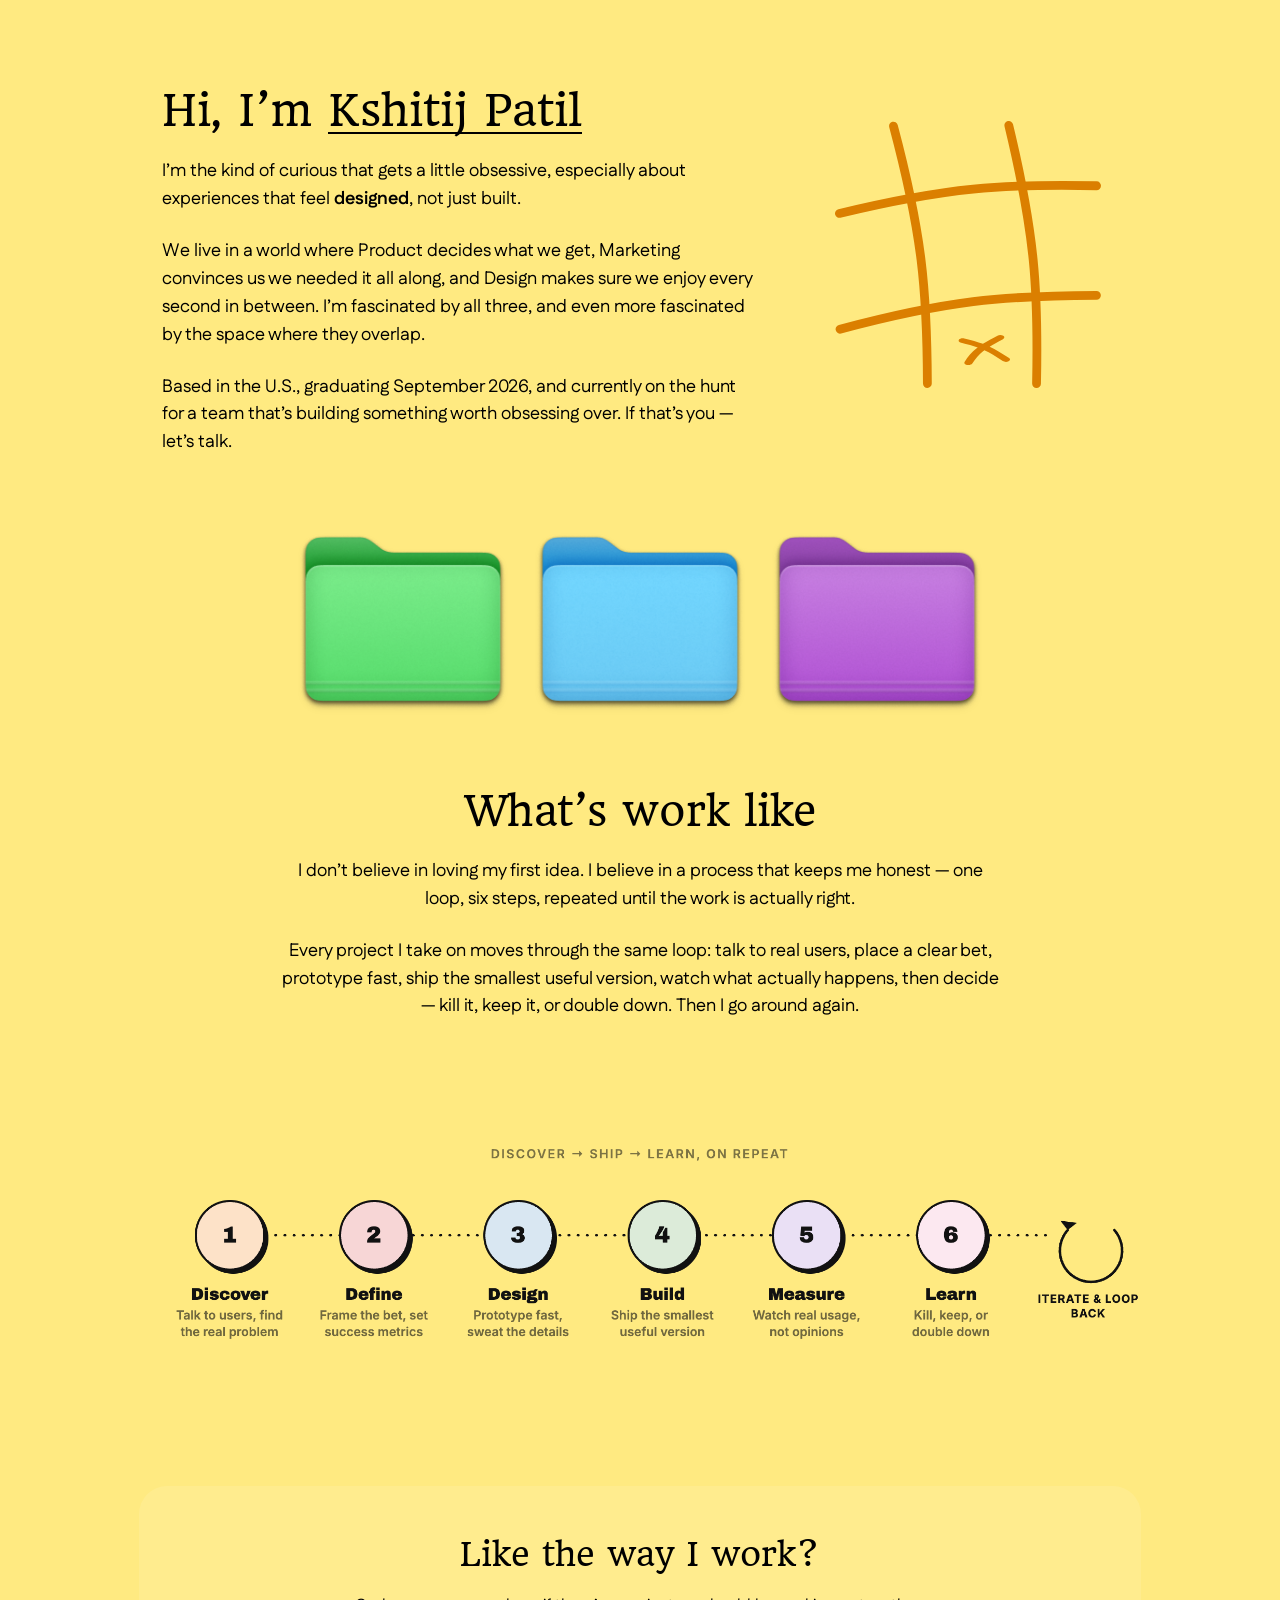
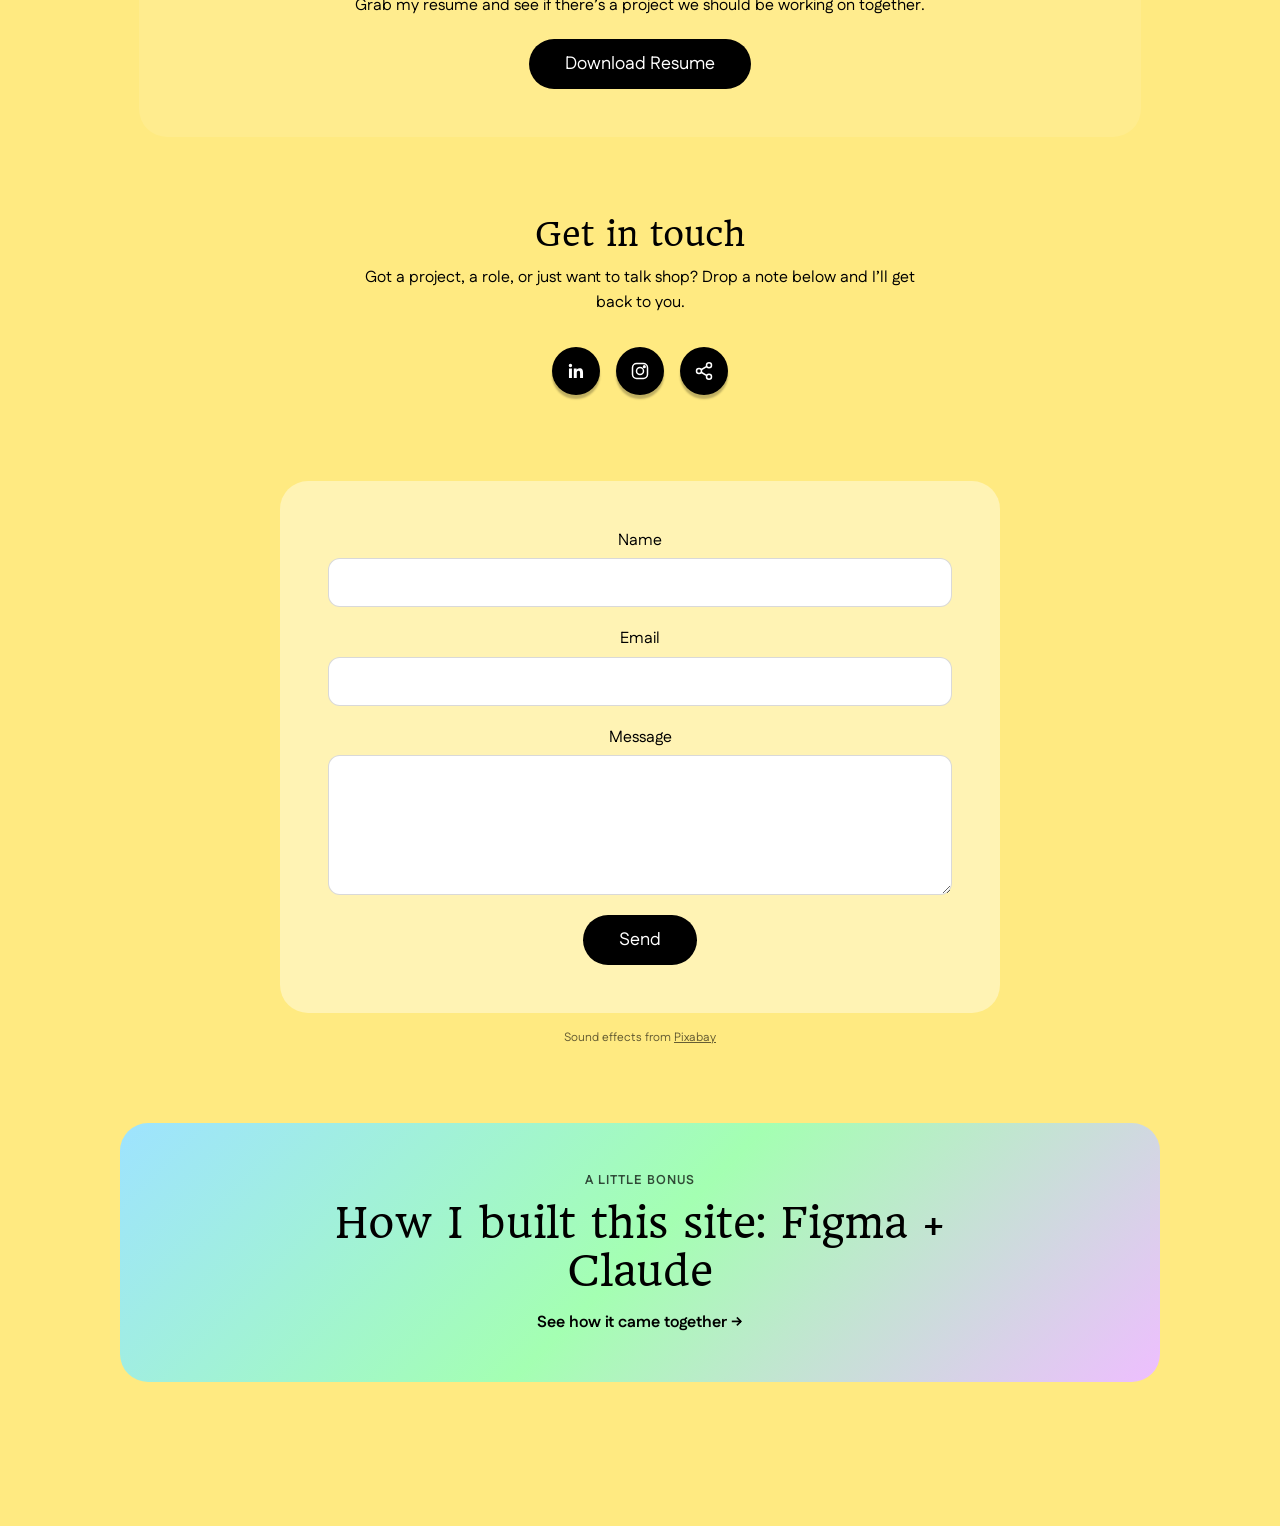
==== index.html @ 64ffbad9 "Point OG/meta tags at the live Netlify URL instead of an unowned domain kshitijpatil.com turned out " ====
<!DOCTYPE html>
<html lang="en">
<head>
  <meta charset="UTF-8">
  <meta name="viewport" content="width=device-width, initial-scale=1.0">
  <title>Kshitij Patil</title>
  <meta name="description" content="Kshitij Patil's portfolio in product, marketing, and design — real case studies from Vanguard, Tata NeuCard, Billbolo, and FlippAR.">

  <!-- og:url points at the live Netlify URL; update sitewide if a custom domain is connected later. -->
  <meta property="og:type" content="website">
  <meta property="og:url" content="https://kshitijpatil.netlify.app/">
  <meta property="og:title" content="Kshitij Patil">
  <meta property="og:description" content="Kshitij Patil's portfolio in product, marketing, and design — real case studies from Vanguard, Tata NeuCard, Billbolo, and FlippAR.">
  <meta property="og:image" content="https://kshitijpatil.netlify.app/images/og-image.png">
  <meta property="og:image:width" content="1200">
  <meta property="og:image:height" content="630">
  <meta name="twitter:card" content="summary_large_image">
  <meta name="twitter:title" content="Kshitij Patil">
  <meta name="twitter:description" content="Kshitij Patil's portfolio in product, marketing, and design — real case studies from Vanguard, Tata NeuCard, Billbolo, and FlippAR.">
  <meta name="twitter:image" content="https://kshitijpatil.netlify.app/images/og-image.png">

  <link rel="icon" type="image/png" href="images/favicon-kp.png">

  <!-- Headland One for headings, Fustat for body copy. -->
  <link rel="preconnect" href="https://fonts.googleapis.com">
  <link href="https://fonts.googleapis.com/css2?family=Fustat:wght@400;500;600;700&family=Headland+One&display=swap" rel="stylesheet">

  <link rel="stylesheet" href="styles.css">
</head>
<body class="page-home" data-transition-color="#FFEA81">

  <main class="page">

    <!-- HERO -->
    <section class="hero">
      <div class="hero__text">
        <h1>Hi, I&rsquo;m <span class="hero__name">Kshitij Patil<img class="hero__name-preview" src="images/kshitij-hover.jpg" alt="" aria-hidden="true"></span></h1>
        <p>I&rsquo;m the kind of curious that gets a little obsessive, especially about experiences that feel <strong>designed</strong>, not just built.</p>
        <p>We live in a world where Product decides what we get, Marketing convinces us we needed it all along, and Design makes sure we enjoy every second in between. I&rsquo;m fascinated by all three, and even more fascinated by the space where they overlap.</p>
        <p>Based in the U.S., graduating September 2026, and currently on the hunt for a team that&rsquo;s building something worth obsessing over. If that&rsquo;s you &mdash; let&rsquo;s talk.</p>
      </div>

      <!-- X's AND O's GAME — one X is always on the board; the visitor's
           cursor becomes an O over the grid (see .ttt cursor rule), so it
           reads immediately as "your turn." Cells sit on the hand-drawn
           "#" grid from Figma (images/ttt-grid.svg) at the exact Slot 1-9
           positions from that file, not a uniform CSS grid. Each cell holds
           its own hand-drawn X and O (images/ttt-x-N.svg / ttt-o-N.svg,
           matching that slot's unique wobble) — never both shown at once.
           The O sits at low opacity as a hover hint on open cells (see
           .ttt__mark--o rule) and both marks snap to full opacity via the
           is-filled-x/is-filled-o classes game.js toggles on play. Hidden
           on mobile. -->
      <div class="ttt-wrap">
        <div class="ttt" role="group" aria-label="Tic-tac-toe — you are O">
          <img class="ttt__grid" src="images/ttt-grid.svg" alt="" aria-hidden="true">
          <button class="ttt__cell ttt__cell--1" type="button" aria-label="Cell 1">
            <img class="ttt__mark ttt__mark--x" src="images/ttt-x-1.svg" alt="">
            <img class="ttt__mark ttt__mark--o" src="images/ttt-o-1.svg" alt="">
          </button>
          <button class="ttt__cell ttt__cell--2" type="button" aria-label="Cell 2">
            <img class="ttt__mark ttt__mark--x" src="images/ttt-x-2.svg" alt="">
            <img class="ttt__mark ttt__mark--o" src="images/ttt-o-2.svg" alt="">
          </button>
          <button class="ttt__cell ttt__cell--3" type="button" aria-label="Cell 3">
            <img class="ttt__mark ttt__mark--x" src="images/ttt-x-3.svg" alt="">
            <img class="ttt__mark ttt__mark--o" src="images/ttt-o-3.svg" alt="">
          </button>
          <button class="ttt__cell ttt__cell--4" type="button" aria-label="Cell 4">
            <img class="ttt__mark ttt__mark--x" src="images/ttt-x-4.svg" alt="">
            <img class="ttt__mark ttt__mark--o" src="images/ttt-o-4.svg" alt="">
          </button>
          <button class="ttt__cell ttt__cell--5" type="button" aria-label="Cell 5">
            <img class="ttt__mark ttt__mark--x" src="images/ttt-x-5.svg" alt="">
            <img class="ttt__mark ttt__mark--o" src="images/ttt-o-5.svg" alt="">
          </button>
          <button class="ttt__cell ttt__cell--6" type="button" aria-label="Cell 6">
            <img class="ttt__mark ttt__mark--x" src="images/ttt-x-6.svg" alt="">
            <img class="ttt__mark ttt__mark--o" src="images/ttt-o-6.svg" alt="">
          </button>
          <button class="ttt__cell ttt__cell--7" type="button" aria-label="Cell 7">
            <img class="ttt__mark ttt__mark--x" src="images/ttt-x-7.svg" alt="">
            <img class="ttt__mark ttt__mark--o" src="images/ttt-o-7.svg" alt="">
          </button>
          <button class="ttt__cell ttt__cell--8" type="button" aria-label="Cell 8">
            <img class="ttt__mark ttt__mark--x" src="images/ttt-x-8.svg" alt="">
            <img class="ttt__mark ttt__mark--o" src="images/ttt-o-8.svg" alt="">
          </button>
          <button class="ttt__cell ttt__cell--9" type="button" aria-label="Cell 9">
            <img class="ttt__mark ttt__mark--x" src="images/ttt-x-9.svg" alt="">
            <img class="ttt__mark ttt__mark--o" src="images/ttt-o-9.svg" alt="">
          </button>
        </div>
        <p class="ttt__status" aria-live="polite"></p>
      </div>
    </section>

    <!-- FOLDER LINKS — colors match each section's own page background
         (blue/Product, green/Marketing, purple/Design), so the folder
         itself hints at where it leads before you even read the label.
         Clicking intercepts navigation to play the circle transition in
         that page's color first (see transition.js). -->
    <div class="folders">
      <a class="folder folder--marketing" href="marketing/" aria-label="Marketing" data-transition-color="#A4FFB2">
        <img src="images/folder-marketing.png" alt="">
        <span class="folder__label" aria-hidden="true">Marketing</span>
      </a>
      <a class="folder folder--product" href="product/" aria-label="Product" data-transition-color="#9EE3FF">
        <img src="images/folder-product.png" alt="">
        <span class="folder__label" aria-hidden="true">Product</span>
      </a>
      <a class="folder folder--design" href="design/" aria-label="Design" data-transition-color="#EEBEFF">
        <img src="images/folder-design.png" alt="">
        <span class="folder__label" aria-hidden="true">Design</span>
      </a>
    </div>

    <!-- WORKING WITH ME -->
    <section class="working-with-me">
      <h2>What&rsquo;s work like</h2>
      <p>I don&rsquo;t believe in loving my first idea. I believe in a process that keeps me honest &mdash; one loop, six steps, repeated until the work is actually right.</p>
      <p>Every project I take on moves through the same loop: talk to real users, place a clear bet, prototype fast, ship the smallest useful version, watch what actually happens, then decide &mdash; kill it, keep it, or double down. Then I go around again.</p>
    </section>

    <!-- METHODOLOGY DIAGRAM -->
    <div class="methodology-panel">
      <img src="images/methodology-diagram.png" alt="My working process: Discover, Define, Design, Build, Measure, Learn — then iterate and loop back.">
    </div>

    <!-- RESUME CTA -->
    <section class="resume-cta">
      <h2>Like the way I work?</h2>
      <p>Grab my resume and see if there&rsquo;s a project we should be working on together.</p>
      <a class="button-pill" href="resume.pdf" download>Download Resume</a>
    </section>

    <!-- CONTACT — folded into the homepage; there wasn't enough distinct
         content to justify its own page. Netlify reads this form at deploy
         time from the data-netlify attribute + hidden form-name field; no
         backend code needed. The bot-field is a honeypot: real visitors
         never see or fill it in, so if it arrives non-empty Netlify
         silently drops the submission. -->
    <section class="contact" id="contact">
      <div class="contact__intro">
        <h2>Get in touch</h2>
        <p>Got a project, a role, or just want to talk shop? Drop a note below and I&rsquo;ll get back to you.</p>
      </div>

      <div class="social-links">
        <a class="social-links__icon" href="https://www.linkedin.com/in/kshitijpatilkp" target="_blank" rel="noopener noreferrer" aria-label="LinkedIn">
          <svg viewBox="0 0 24 24" width="20" height="20" fill="currentColor" aria-hidden="true"><path d="M20.447 20.452h-3.554v-5.569c0-1.328-.027-3.037-1.852-3.037-1.853 0-2.136 1.445-2.136 2.939v5.667H9.351V9h3.414v1.561h.046c.477-.9 1.637-1.85 3.37-1.85 3.601 0 4.267 2.37 4.267 5.455v6.286zM5.337 7.433a2.062 2.062 0 1 1 0-4.124 2.062 2.062 0 0 1 0 4.124zM7.114 20.452H3.558V9h3.556v11.452z"/></svg>
        </a>
        <a class="social-links__icon" href="https://www.instagram.com/bluebottleman/" target="_blank" rel="noopener noreferrer" aria-label="Instagram">
          <svg viewBox="0 0 24 24" width="20" height="20" fill="none" stroke="currentColor" stroke-width="1.8" aria-hidden="true"><rect x="3" y="3" width="18" height="18" rx="5"/><circle cx="12" cy="12" r="4.2"/><circle cx="17.2" cy="6.8" r="1"/></svg>
        </a>
        <button class="social-links__icon" type="button" id="share-button" aria-label="Share this page">
          <svg viewBox="0 0 24 24" width="20" height="20" fill="none" stroke="currentColor" stroke-width="1.8" aria-hidden="true"><circle cx="18" cy="5" r="3"/><circle cx="6" cy="12" r="3"/><circle cx="18" cy="19" r="3"/><line x1="8.59" y1="13.51" x2="15.42" y2="17.49"/><line x1="15.41" y1="6.51" x2="8.59" y2="10.49"/></svg>
        </button>
      </div>
      <p class="share-status" aria-live="polite"></p>

      <form class="contact-form" name="contact" method="POST" data-netlify="true" netlify-honeypot="bot-field">
        <input type="hidden" name="form-name" value="contact">
        <p class="contact-form__honeypot">
          <label>Don&rsquo;t fill this out if you're human: <input name="bot-field"></label>
        </p>

        <label for="contact-name">Name
          <input type="text" id="contact-name" name="name" required>
        </label>

        <label for="contact-email">Email
          <input type="email" id="contact-email" name="email" required>
        </label>

        <label for="contact-message">Message
          <textarea id="contact-message" name="message" required></textarea>
        </label>

        <button type="submit">Send</button>
      </form>

      <p class="sound-credit">Sound effects from <a href="https://pixabay.com/" target="_blank" rel="noopener noreferrer">Pixabay</a></p>
    </section>

    <!-- Links to the "how this site was built" entry at the bottom of the
         Product page's timeline. Text-only gradient banner for now — see
         the CSS comment on .meta-banner for how to swap in real artwork
         later without touching the layout. Reuses the same page-transition
         circle as the folders above (data-transition-color), just without
         storing a "folder origin" for the return-trip shrink since it
         isn't a folder. -->
    <a class="meta-banner" href="product/#how-i-built-this" data-transition-color="#9EE3FF">
      <p class="meta-banner__kicker">A little bonus</p>
      <h2 class="meta-banner__title">How I built this site: Figma + Claude</h2>
      <p class="meta-banner__cta">See how it came together &rarr;</p>
    </a>

  </main>

  <!-- BOTTOM PILL NAV — "Home" is plain text (this page); the rest link
       out. Fixed to the bottom of the viewport with a gradient backdrop so
       scrolling content fades before reaching it. -->
  <div class="bottom-nav-backdrop" aria-hidden="true"></div>
  <nav class="pill-nav" aria-label="Main sections">
    <p class="pill-nav__current">Home</p>
    <a class="pill-nav__link" href="marketing/">Marketing</a>
    <a class="pill-nav__link" href="product/">Product</a>
    <a class="pill-nav__link" href="design/">Design</a>
  </nav>

  <script src="transition.js"></script>
  <script src="game.js"></script>
  <script src="sounds.js"></script>
  <script src="share.js"></script>

</body>
</html>
---- styles.css ----
/* ==========================================================================
   RESET
   ========================================================================== */
* {
  margin: 0;
  padding: 0;
  box-sizing: border-box;
}

html, body {
  min-height: 100%;
}

body {
  font-family: 'Fustat', sans-serif;
  color: #000;
  -webkit-font-smoothing: antialiased;
  overflow-x: hidden;
}

/* Headland One is reserved for titles and nav/button labels, matching the
   Figma spec exactly (h1/h2 titles, nav links, pill buttons); everything
   else — including card sub-headings like "The aim" and timeline entry
   summaries — is body copy and stays on Fustat via the body rule above. */
h1, h2,
.pill-nav__current, .pill-nav__link,
.back-nav__back, .back-nav__link,
.button-pill, .contact-form button,
.timeline-entry summary {
  font-family: 'Headland One', serif;
}

a { color: inherit; }
img { max-width: 100%; }

/* ==========================================================================
   PAGE BACKGROUND COLORS — one class per section, set on <body>. Each
   sub-page's shared header/timeline/panel styles below are colorless on
   purpose so they read correctly against any of these. --page-bg drives the
   bottom-nav gradient backdrop and the page-transition circles so both
   always match the page they belong to.
   ========================================================================== */
/* --badge-bg: the timeline's logo-placeholder plaques (Figma: #439FC4 on
   the blue Product page) — picked an analogous shade per page
   rather than reusing blue everywhere. --card-bg: the expanded timeline
   card's slightly-lighter inset panel (Figma: #BCECFF on Product, ~68% of
   the page color mixed with white). */
.page-home     { background: #FFEA81; --page-bg: #FFEA81; }
.page-product  { background: #9EE3FF; --page-bg: #9EE3FF; --badge-bg: #439FC4; --card-bg: color-mix(in srgb, #9EE3FF 68%, white); }
.page-marketing{ background: #A4FFB2; --page-bg: #A4FFB2; --badge-bg: #3FAE6B; --card-bg: color-mix(in srgb, #A4FFB2 68%, white); }
.page-design   { background: #EEBEFF; --page-bg: #EEBEFF; --badge-bg: #A855C4; --card-bg: color-mix(in srgb, #EEBEFF 68%, white); }

/* Graph-paper grid behind the Product page — plain CSS (not the reference
   raster) so it scales crisply at any size with no extra image request.
   Line color/spacing (#0591DE, 66px cells) matches the reference exactly;
   opacity is low so it reads as background texture, not foreground. */
.page-product {
  background-image:
    repeating-linear-gradient(to right, rgba(5, 145, 222, 0.16) 0 1px, transparent 1px 66px),
    repeating-linear-gradient(to bottom, rgba(5, 145, 222, 0.16) 0 1px, transparent 1px 66px);
  background-attachment: fixed;
}

/* ==========================================================================
   PAGE CONTAINER — every page's content column
   ========================================================================== */
.page {
  max-width: 68rem;
  margin: 0 auto;
  padding: clamp(3rem, 8vw, 5.5rem) 1.5rem 9rem;
  display: flex;
  flex-direction: column;
  align-items: center;
  gap: clamp(3rem, 6vw, 5rem);
}

/* Sub-pages have no per-element entrance choreography like the homepage's
   folders/hero do, so once the transition circle has taken over the screen
   in the page's color, fade the content in on top of it — the "other
   elements populate the page" half of the folder-opening effect. */
body:not(.page-home) .page {
  animation: fadeIn 0.4s ease-out 0.15s both;
}

@media (prefers-reduced-motion: reduce) {
  body:not(.page-home) .page { animation: none; }
}

/* ==========================================================================
   BOTTOM NAV — shared by the homepage pill nav and the sub-page back-nav.
   Fixed to the bottom of the viewport, app-tab-bar style, with a gradient
   backdrop behind it so scrolling content fades out before it reaches the
   pill instead of running right up against the nav text.
   ========================================================================== */
.bottom-nav-backdrop {
  position: fixed;
  left: 0;
  right: 0;
  bottom: 0;
  height: 11rem;
  background: linear-gradient(to top, var(--page-bg) 40%, transparent);
  pointer-events: none;
  z-index: 4;
  transition: opacity 0.3s ease;
}

.pill-nav {
  position: fixed;
  left: 50%;
  bottom: 1.5rem;
  transform: translateX(-50%);
  z-index: 5;
  display: flex;
  align-items: center;
  justify-content: center;
  flex-wrap: wrap;
  gap: clamp(1.25rem, 4vw, 3.125rem);
  width: max-content;
  max-width: calc(100vw - 2rem);
  padding: 1.1rem 2.25rem;
  border-radius: 999px;
  background: var(--page-bg);
  box-shadow: 0 4px 2px rgba(0, 0, 0, 0.25);
  font-size: clamp(0.95rem, 1.4vw, 1.3125rem);
  transition: transform 0.3s ease, opacity 0.3s ease;
}

/* Hidden while the page is actively scrolling — nav-scroll.js toggles this
   1s after scrolling stops, so the pill doesn't compete for attention while
   reading but is never more than a beat away. */
.pill-nav.is-nav-hidden,
.back-nav.is-nav-hidden {
  transform: translate(-50%, 150%);
  opacity: 0;
}

.bottom-nav-backdrop.is-nav-hidden { opacity: 0; }

.pill-nav__current { cursor: default; text-decoration: underline; }

.pill-nav__link { text-decoration: none; }
.pill-nav__link:hover,
.pill-nav__link:focus-visible { text-decoration: underline; }

/* ==========================================================================
   HOMEPAGE — HERO
   ========================================================================== */
.hero {
  display: flex;
  align-items: center;
  justify-content: center;
  flex-wrap: wrap;
  gap: clamp(2rem, 5vw, 4rem);
}

.hero__text {
  max-width: 37rem;
  display: flex;
  flex-direction: column;
  gap: 1.5rem;
}

.hero__text h1 {
  font-size: clamp(1.75rem, 4vw, 2.625rem);
  font-weight: 400;
  line-height: 1.1;
}

.hero__text p {
  font-size: clamp(0.95rem, 1.6vw, 1.125rem);
  line-height: 1.55;
}

/* Name in the hero heading — sliding underline draws in on its own 1s after
   load (see transition.js), independent of hover/tap, which instead control
   revealing a photo centered on the screen at 75% opacity. Purely
   decorative: no link, no navigation. */
.hero__name {
  position: relative;
  cursor: pointer;
  display: inline-block;
  background-image: linear-gradient(currentColor, currentColor);
  background-repeat: no-repeat;
  background-position: 0 100%;
  background-size: 0% 2px;
  transition: background-size 0.6s ease;
}

.hero__name.is-underlined { background-size: 100% 2px; }

.hero__name-preview {
  position: fixed;
  top: 50%;
  left: 50%;
  transform: translate(-50%, -50%);
  width: 200px;
  height: auto;
  border-radius: 12px;
  box-shadow: 0 8px 24px rgba(0, 0, 0, 0.25);
  opacity: 0;
  pointer-events: none;
  transition: opacity 0.3s ease;
  z-index: 50;
}

@media (hover: hover) and (pointer: fine) {
  .hero__name:hover .hero__name-preview { opacity: 0.75; }
}

.hero__name.is-active .hero__name-preview {
  opacity: 0.75;
  transition: opacity 0.15s ease;
}

.hero__name.is-fading .hero__name-preview {
  opacity: 0;
  transition: opacity 1s ease;
}

/* ==========================================================================
   HOMEPAGE — X's AND O's GAME
   Replaces the static hero graphic. One cell always starts marked with an
   X; the player's cursor becomes the O so it's obvious whose turn it is.
   Markup/behavior lives in game.js.
   ========================================================================== */
.ttt-wrap {
  display: flex;
  flex-direction: column;
  align-items: center;
  gap: 0.75rem;
  animation: fadeIn 0.5s ease-out both;
}

.ttt {
  position: relative;
  width: clamp(230px, 27vw, 300px);
  aspect-ratio: 1;
  cursor: url('images/o-cursor.png') 16 16, pointer;
}

/* Hand-drawn "#" grid from Figma (images/ttt-grid.svg), inset to match the
   ~20px margin around the artwork in the source frame. */
.ttt__grid {
  position: absolute;
  left: 5.52%;
  top: 5.52%;
  width: 88.88%;
  height: 88.88%;
  pointer-events: none;
}

/* Each cell sits at the exact Slot 1-9 bounds from the Figma "X and O"
   frame (percentages of the 362x362 frame), not a uniform grid — they
   follow the hand-drawn lines, so they're irregular and slightly
   overlapping by design. Slot 1 pokes past the left edge in the source
   file, hence the negative left. */
.ttt__cell {
  position: absolute;
  border: none;
  background: transparent;
  padding: 0;
  cursor: inherit;
}

.ttt__cell--1 { left: -6.63%; top: 5.80%;  width: 31.49%; height: 25.14%; }
.ttt__cell--2 { left: 26.80%; top: 0%;     width: 37.02%; height: 26.24%; }
.ttt__cell--3 { left: 65.75%; top: 0%;     width: 32.60%; height: 26.24%; }
.ttt__cell--4 { left: 1.66%;  top: 30.94%; width: 31.49%; height: 41.44%; }
.ttt__cell--5 { left: 33.15%; top: 29.01%; width: 37.02%; height: 37.02%; }
.ttt__cell--6 { left: 71.27%; top: 26.24%; width: 32.60%; height: 34.25%; }
.ttt__cell--7 { left: 1.66%;  top: 72.38%; width: 31.49%; height: 29.28%; }
.ttt__cell--8 { left: 37.29%; top: 66.02%; width: 36.46%; height: 31.49%; }
.ttt__cell--9 { left: 73.76%; top: 66.02%; width: 30.11%; height: 28.45%; }

.ttt__cell:disabled { cursor: default; }

/* Each cell carries its own hand-drawn X and O (matching that slot's unique
   wobble) stacked on top of each other, sized to fill the exact slot box —
   never both visible at once. Empty + unhovered: neither shows. Hovering an
   open cell fades the O in at low opacity as a "you can play here" nudge;
   game.js adds is-filled-x/is-filled-o once a move lands there, snapping
   the right mark to full opacity for good. */
.ttt__mark {
  position: absolute;
  inset: 0;
  width: 100%;
  height: 100%;
  object-fit: contain;
  opacity: 0;
  transition: opacity 0.15s ease;
  pointer-events: none;
}

.ttt__cell:not(:disabled):hover .ttt__mark--o { opacity: 0.4; }

.ttt__cell.is-filled-x .ttt__mark--x,
.ttt__cell.is-filled-o .ttt__mark--o { opacity: 1; }

.ttt__status {
  min-height: 1.5em;
  font-size: 1rem;
  opacity: 0;
  transition: opacity 0.2s ease;
}

.ttt__status.is-visible { opacity: 1; }

/* ==========================================================================
   HOMEPAGE — FOLDER LINKS
   Slide up on load, staggered slightly so they don't land in lockstep
   (timings lifted from the Figma prototype's keyframes). Hover gives a
   playful pop so the folders read as clickable/alive before the click.
   ========================================================================== */
.folders {
  display: flex;
  justify-content: center;
  flex-wrap: wrap;
  gap: clamp(1rem, 3vw, 1.8rem);
  width: 100%;
}

.folder {
  position: relative;
  display: block;
  width: clamp(140px, 18vw, 208px);
  filter: drop-shadow(0 2px 2px rgba(0, 0, 0, 0.25)) drop-shadow(0 3px 3px rgba(0, 0, 0, 0.15));
  transition: transform 0.25s cubic-bezier(.34, 1.56, .64, 1);
  /* fill-mode: backwards (not "both") holds the pre-animation position during
     the stagger delay, but lets go once the animation ends — "both" was
     pinning transform: translateY(0) permanently, which silently beat the
     :hover transition below since CSS animations always win over transitions
     on the same property. */
  animation: slideUp 0.5s ease-out backwards;
}

.folder--marketing { animation-delay: 0s; }
.folder--product   { animation-delay: 0.04s; }
.folder--design    { animation-delay: 0.08s; }

.folder:hover,
.folder:focus-visible { transform: scale(1.08) translateY(-10px); }

/* Page name overlaid on hover/focus so visitors know what they're about to
   click before they click it. */
.folder__label {
  position: absolute;
  inset: 0;
  display: flex;
  align-items: center;
  justify-content: center;
  padding: 0 12%;
  text-align: center;
  font-family: 'Fustat', sans-serif;
  font-weight: 700;
  text-transform: uppercase;
  letter-spacing: 0.06em;
  font-size: clamp(0.85rem, 1.8vw, 1.05rem);
  color: #fff;
  text-shadow: 0 1px 3px rgba(0, 0, 0, 0.55), 0 0 14px rgba(0, 0, 0, 0.3);
  opacity: 0;
  transition: opacity 0.2s ease;
  pointer-events: none;
}

.folder:hover .folder__label,
.folder:focus-visible .folder__label {
  opacity: 1;
}

.folder img {
  display: block;
  width: 100%;
  height: auto;
}

/* Pop plays once when the folders are actually near the center of the
   viewport (.folders.is-in-view, toggled by an IntersectionObserver in
   sounds.js) — not on a repeating cycle. Since the class is removed the
   moment the folders leave view and only re-added on a fresh entry,
   removing/reapplying it is what makes the animation restart — repeating
   it every few seconds while still in view read as distracting rather than
   playful. Same reasoning applies to the matching bounce sound. */
.folders.is-in-view .folder img {
  /* Runs on the image, not .folder itself, so it never fights the :hover
     transition above — both would be animating "transform" on the same
     element otherwise, and a running animation always wins over a
     transition (see the slideUp/backwards note above). Mostly idle, with a
     quick attention-getting pop near the end of its one 5s run; staggered
     per folder below so they don't all pop in lockstep.
     Longhand on purpose, NOT the "animation" shorthand — the shorthand
     implicitly resets animation-delay to 0s as part of this declaration,
     and because this selector (3 classes) is more specific than the
     per-folder delay rules below (1 class), that reset silently won
     regardless of source order, flattening every folder's delay to 0 and
     making them all pop in lockstep. */
  animation-name: folderPop;
  animation-duration: 5s;
  animation-timing-function: ease-in-out;
  animation-iteration-count: 1;
}

.folder--marketing img { animation-delay: 0s; }
.folder--product   img { animation-delay: 0.15s; }
.folder--design    img { animation-delay: 0.3s; }

@keyframes fadeIn {
  from { opacity: 0; }
  to   { opacity: 1; }
}

@keyframes slideUp {
  from { transform: translateY(120px); }
  to   { transform: translateY(0); }
}

@keyframes folderPop {
  0%, 88%, 100% { transform: translateY(0) scale(1); }
  91% { transform: translateY(-14px) scale(1.04); }
  94% { transform: translateY(0) scale(0.98); }
  97% { transform: translateY(-4px) scale(1.01); }
}

@media (prefers-reduced-motion: reduce) {
  .ttt-wrap,
  .folder,
  .folder img,
  .folders.is-in-view .folder img { animation: none; }
  .folder:hover, .folder:focus-visible { transform: none; }
}

/* ==========================================================================
   HOMEPAGE — "WORKING WITH ME" + PROCESS + RESUME CTA
   ========================================================================== */
.working-with-me {
  width: 100%;
  max-width: 45rem;
  display: flex;
  flex-direction: column;
  align-items: center;
  text-align: center;
  gap: 1.5rem;
}

.working-with-me h2 {
  font-size: clamp(1.75rem, 4.5vw, 2.5rem);
  font-weight: 400;
  line-height: 1.15;
}

.working-with-me p {
  font-size: clamp(0.95rem, 1.6vw, 1.125rem);
  line-height: 1.55;
}

.methodology-panel {
  width: 100%;
  max-width: 94.5rem;
  border-radius: 28px;
  overflow: hidden;
  background: rgba(255, 255, 255, 0.1);
}

.methodology-panel img {
  display: block;
  width: 100%;
  height: auto;
}

.resume-cta {
  width: 100%;
  max-width: 62.6rem;
  display: flex;
  flex-direction: column;
  align-items: center;
  text-align: center;
  gap: 1.25rem;
  padding: clamp(1.5rem, 4vw, 3rem);
  border-radius: 28px;
  background: rgba(255, 255, 255, 0.1);
}

.resume-cta h2 {
  font-size: clamp(1.35rem, 3vw, 2rem);
  font-weight: 400;
}

.resume-cta p {
  max-width: 36rem;
  font-size: clamp(0.9rem, 1.6vw, 1rem);
  line-height: 1.55;
}

.button-pill {
  display: inline-block;
  font: inherit;
  font-size: clamp(1rem, 1.4vw, 1.3125rem);
  padding: 0.75rem 2.25rem;
  border-radius: 999px;
  border: none;
  background: #000;
  color: #fff;
  text-decoration: none;
  cursor: pointer;
}

.button-pill:hover,
.button-pill:focus-visible { opacity: 0.85; }

/* ==========================================================================
   HOMEPAGE — CONTACT
   Folded in below the resume CTA instead of a separate page.
   ========================================================================== */
.contact {
  width: 100%;
  max-width: 45rem;
  display: flex;
  flex-direction: column;
  align-items: center;
  text-align: center;
  /* Larger rhythm between the three groups (intro text / icons / form);
     the heading and its paragraph get their own tighter gap below so they
     read as one block instead of three evenly-spaced lines. */
  gap: 2rem;
}

.sound-credit {
  margin-top: -1rem;
  font-size: 0.75rem;
  opacity: 0.6;
}

.sound-credit a { text-decoration: underline; }

.contact__intro {
  display: flex;
  flex-direction: column;
  align-items: center;
  gap: 0.75rem;
}

/* Sizes match .resume-cta directly above — same secondary-heading weight,
   same body-copy size, matching the rest of the homepage's Headland
   One / Fustat split. */
.contact__intro h2 {
  font-family: 'Headland One', serif;
  font-size: clamp(1.35rem, 3vw, 2rem);
  font-weight: 400;
}

.contact__intro p {
  font-family: 'Fustat', sans-serif;
  max-width: 36rem;
  font-size: clamp(0.9rem, 1.6vw, 1rem);
  line-height: 1.55;
}

.social-links {
  display: flex;
  gap: 1rem;
}

/* Same solid-black pill treatment as .button-pill so these read as buttons,
   not text — plus a press-down scale on :active for a real "click" feel. */
.social-links__icon {
  display: inline-flex;
  align-items: center;
  justify-content: center;
  width: 3rem;
  height: 3rem;
  border: none;
  border-radius: 50%;
  padding: 0;
  background: #000;
  color: #fff;
  font: inherit;
  cursor: pointer;
  box-shadow: 0 4px 2px rgba(0, 0, 0, 0.25);
  transition: transform 0.2s cubic-bezier(.34, 1.56, .64, 1), opacity 0.2s ease;
}

.social-links__icon:hover,
.social-links__icon:focus-visible {
  opacity: 0.85;
  transform: scale(1.1) translateY(-3px);
}

.social-links__icon:active {
  transform: scale(0.92);
}

/* Feedback for the share button's clipboard fallback — same fade pattern
   as .ttt__status. */
.share-status {
  min-height: 1.5em;
  font-size: 0.9rem;
  opacity: 0;
  transition: opacity 0.2s ease;
}

.share-status.is-visible { opacity: 1; }

/* Instagram grid — /design/. Sized to match the Figma frame's image-grid
   panel; the widget iframe (once wired up) fills it edge to edge. */
.instagram-grid {
  width: 100%;
  max-width: 62.6rem;
}

.instagram-grid__embed {
  display: block;
  width: 100%;
  min-height: 570px;
  border: none;
}

/* Frosted placeholder panels — Figma spec is a barely-there
   rgba(255,255,255,0.1), kept as-is rather than bumped up for "visibility"
   since it's a deliberate soft/quiet look against each pastel background. */
.placeholder-panel {
  width: 100%;
  border-radius: 28px;
  background: rgba(255, 255, 255, 0.1);
  display: flex;
  align-items: center;
  justify-content: center;
  text-align: center;
  padding: 2rem;
  font-size: clamp(0.95rem, 1.8vw, 1.15rem);
}

.placeholder-panel--narrow { max-width: 62.6rem; min-height: 300px; }
.placeholder-panel--wide   { max-width: 94.5rem; min-height: 340px; }
/* Taller variant for the Design page's single image-grid panel (Figma:
   570px, vs. 300px for the Product/Marketing intro panel). */
.placeholder-panel--tall   { min-height: 570px; }

/* ==========================================================================
   META BANNER — homepage link to the "how this site was built" entry on
   the Product page. Text-only and fully fluid on purpose (no fixed-aspect
   artwork to art-direct across breakpoints) — a tri-color gradient across
   the three section colors stands in as a placeholder "poster" until a
   custom graphic replaces it; swap in a background-image here whenever
   that's ready and the layout won't need to change.
   ========================================================================== */
.meta-banner {
  display: flex;
  flex-direction: column;
  align-items: center;
  justify-content: center;
  text-align: center;
  gap: 0.6rem;
  width: 100%;
  max-width: 94.5rem;
  min-height: 220px;
  padding: clamp(2rem, 5vw, 3rem);
  border-radius: 28px;
  background: linear-gradient(135deg, #9EE3FF, #A4FFB2 50%, #EEBEFF);
  color: #000;
  text-decoration: none;
  transition: transform 0.25s cubic-bezier(.34, 1.56, .64, 1);
}

.meta-banner:hover,
.meta-banner:focus-visible { transform: scale(1.015); }

.meta-banner__kicker {
  font-family: 'Fustat', sans-serif;
  font-weight: 700;
  text-transform: uppercase;
  letter-spacing: 0.08em;
  font-size: 0.8rem;
  opacity: 0.7;
}

.meta-banner__title {
  font-size: clamp(1.5rem, 4vw, 2.5rem);
  font-weight: 400;
  line-height: 1.2;
  max-width: 40rem;
}

.meta-banner__cta {
  font-family: 'Fustat', sans-serif;
  font-weight: 700;
  font-size: 1rem;
  margin-top: 0.4rem;
}

/* ==========================================================================
   PROJECT COLLAGE — /product/ and /marketing/ intro banner. Same footprint
   as the old text-only placeholder panel, but filled with a shuffling grid
   of every project image on the page (see collage.js); caption sits on top
   with a scrim behind it for legibility over photos.
   ========================================================================== */
/* Single row, as many square tiles as fit the available width — a 2-row
   grid read as cluttered, and a single flex row sized off height (not a
   column count) naturally shows more tiles on wide screens and fewer on
   narrow ones, with no wrapping. Extra tiles beyond what fits just sit
   past the edge, clipped by overflow:hidden — harmless, since collage.js
   only cares about the images existing in the DOM, not being visible. */
.project-collage {
  position: relative;
  width: 100%;
  max-width: 62.6rem;
  height: 220px;
  border-radius: 28px;
  overflow: hidden;
  display: flex;
  flex-wrap: nowrap;
  gap: 2px;
}

.project-collage__tile {
  position: relative;
  flex: 0 0 auto;
  width: 220px;
  height: 100%;
  overflow: hidden;
  background: rgba(255, 255, 255, 0.1);
}

.project-collage__tile img {
  width: 100%;
  height: 100%;
  object-fit: cover;
  display: block;
  transition: opacity 0.4s ease;
}

.project-collage__caption {
  position: absolute;
  inset: 0;
  display: flex;
  align-items: center;
  justify-content: center;
  text-align: center;
  padding: 1.5rem;
  background: rgba(0, 0, 0, 0.35);
  color: #fff;
  font-family: 'Headland One', serif;
  font-size: clamp(1.1rem, 2.5vw, 1.375rem);
  pointer-events: none;
}

/* ==========================================================================
   PAGE TRANSITIONS — a full-viewport circle in the destination page's
   color. Clicking a folder grows it from the click point to cover the
   screen, then navigates; on load, the same circle starts covering the new
   page and shrinks away in that page's own color so the page "eases in."
   ========================================================================== */
.transition-circle {
  position: fixed;
  top: 0;
  left: 0;
  /* 300vw x 300vh (not 300vmax, i.e. not a perfect circle) on purpose: a
     true circle shrinking toward an off-center point clears the near edges
     (top/bottom on a wide viewport) well before the far edges (left/right),
     leaving a lingering band of the destination page's own color that read
     as a stall. Scaling proportional to the viewport's own aspect ratio
     instead means every edge clears at roughly the same time. */
  width: 300vw;
  height: 300vh;
  border-radius: 50%;
  transform: translate(-50%, -50%) scale(0);
  transition: transform 0.6s cubic-bezier(.65, 0, .35, 1);
  z-index: 999;
  pointer-events: none;
}

.transition-circle.is-active { transform: translate(-50%, -50%) scale(1); }

@media (prefers-reduced-motion: reduce) {
  .transition-circle { display: none; }
}

/* ==========================================================================
   SUB-PAGE BACK-NAV — bottom-center like the homepage pill nav. On touch/
   mobile it's a plain "back" pill; on desktop, hovering (or focusing into)
   it expands to reveal the full set of section links, same as the
   homepage's pill nav. Pure CSS, so it stays keyboard accessible via
   :focus-within.
   ========================================================================== */
.back-nav {
  position: fixed;
  left: 50%;
  bottom: 1.5rem;
  transform: translateX(-50%);
  width: max-content;
  max-width: calc(100vw - 2rem);
  z-index: 5;
  transition: transform 0.3s ease, opacity 0.3s ease;
}

.back-nav__pill {
  display: flex;
  align-items: center;
  justify-content: center;
  flex-wrap: nowrap;
  gap: 0;
  padding: 1.1rem 2.25rem;
  border-radius: 999px;
  background: var(--page-bg);
  box-shadow: 0 4px 2px rgba(0, 0, 0, 0.25);
  font-size: clamp(0.95rem, 1.4vw, 1.3125rem);
  white-space: nowrap;
  overflow: hidden;
}

.back-nav__back {
  display: inline-flex;
  align-items: center;
  gap: 0.65rem;
  text-decoration: none;
}

.back-nav__links {
  display: inline-flex;
  align-items: center;
  gap: clamp(1.25rem, 4vw, 3.125rem);
  max-width: 0;
  opacity: 0;
  overflow: hidden;
  transition: max-width 0.3s ease, opacity 0.2s ease, margin-left 0.3s ease;
}

.back-nav__link { text-decoration: none; }
.back-nav__link:hover,
.back-nav__link:focus-visible { text-decoration: underline; }
.back-nav__link--current { cursor: default; }

.back-nav__divider {
  width: 1px;
  height: 1.1em;
  background: currentColor;
  opacity: 0.4;
  flex: none;
}

/* min-width here is the real fix for "still expands on mobile": hover:hover
   + pointer:fine alone isn't enough to exclude phones — resizing a desktop
   browser down to test a mobile width keeps reporting a real mouse's
   hover/pointer capability, and that combined selector below is more
   specific than the plain .back-nav__links lock in the mobile block above,
   so it was still winning. Gating on viewport width here means it
   structurally can't apply below 641px at all, regardless of specificity. */
@media (hover: hover) and (pointer: fine) and (min-width: 641px) {
  .back-nav:hover .back-nav__links,
  .back-nav:focus-within .back-nav__links {
    max-width: 30rem;
    opacity: 1;
    margin-left: clamp(1.25rem, 4vw, 3.125rem);
  }
}

/* ==========================================================================
   SECTION TITLE — "Products" / "Designs" / "Marketing" / "Contact" +
   description, shared by all 4 sub-pages.
   ========================================================================== */
.section-title {
  width: 100%;
  max-width: 62.6rem;
  display: flex;
  flex-direction: column;
  align-items: center;
  gap: 1.25rem;
  text-align: center;
}

/* Page-header decorative graphics (Marketing's ray burst, Design's
   squiggle) — full viewport width, edge to edge, pinned to the very top of
   the page rather than centered behind the title, so they sit as a band
   above the header instead of risking overlap with it. Direct children of
   <body> (not .section-title) so "top: 0" means the top of the page, not
   the top of a flex item. Negative z-index puts them behind <main> — plain
   z-index:auto here would actually paint *above* main's normal-flow
   content (positioned elements with z-index:auto still paint after
   in-flow static content in the stacking order), so the behind-content
   effect specifically needs the negative value, not just "no z-index." */
.page-header-graphic {
  position: absolute;
  top: 0;
  left: 0;
  width: 100%;
  height: clamp(160px, 22vw, 280px);
  object-fit: cover;
  object-position: top center;
  z-index: -1;
  pointer-events: none;
}

/* Comic-style ray burst on Marketing — "POW"-style spotlight, bursts
   outward + fades in once on load rather than sitting static. */
.page-header-graphic--burst {
  transform-origin: top center;
  animation: burstIn 0.7s cubic-bezier(.34, 1.56, .64, 1) 0.15s both;
}

@keyframes burstIn {
  from { transform: scale(0.85); opacity: 0; }
  to   { transform: scale(1); opacity: 0.75; }
}

@media (prefers-reduced-motion: reduce) {
  .page-header-graphic--burst { animation: none; opacity: 0.75; }
}

/* Hand-drawn squiggle on Design — wipes in left-to-right on load via
   clip-path, like it's being drawn rather than just appearing. */
.page-header-graphic--squiggle {
  clip-path: inset(0 100% 0 0);
  animation: drawIn 1.1s ease-out 0.3s forwards;
}

@keyframes drawIn {
  to { clip-path: inset(0 0 0 0); }
}

@media (prefers-reduced-motion: reduce) {
  .page-header-graphic--squiggle { animation: none; clip-path: inset(0 0 0 0); }
}

.section-title h1 {
  font-size: clamp(1.75rem, 4vw, 2.625rem);
  font-weight: 400;
  line-height: 1.15;
}

.section-title p {
  max-width: 44rem;
  font-size: clamp(0.9rem, 1.6vw, 1.05rem);
  line-height: 1.55;
}

/* ==========================================================================
   TIMELINE — /product/ and /marketing/. Built on <details>/<summary> so the
   expand/collapse interaction is free: no JS, keyboard and screen-reader
   accessible by default. The first entry ships open, matching the Figma
   frame that shows one entry already expanded. The badge plaque doubles as
   the old connector-line "bullet" and a placeholder for a real company logo
   later (drop an <img> in .timeline-entry__badge once available).
   ========================================================================== */
.timeline {
  width: 100%;
  max-width: 62.6rem;
  list-style: none;
  display: flex;
  flex-direction: column;
  gap: 1.25rem;
}

/* Subtle demarcation for the "bonus" meta-project (how this site itself
   got built) — a dashed rule + extra breathing room, enough to read as
   "this one's different" without competing with the real client work. */
.timeline-entry--meta {
  margin-top: 0.75rem;
  padding-top: 2rem;
  border-top: 1px dashed currentColor;
  opacity: 0.75;
}

.timeline-entry summary {
  display: flex;
  align-items: center;
  gap: 1.25rem;
  cursor: pointer;
  list-style: none;
  font-size: clamp(1rem, 2.1vw, 1.3125rem);
}

.timeline-entry summary::-webkit-details-marker { display: none; }

/* 1:2 height:width plaque instead of a circle — a fixed square/circle crop
   was cutting the sides off wide logos (FlippAR, Peppercontent, Vanguard
   are all far from 1:1). object-fit: contain on every logo, not just the
   wide ones, since this box's own 1:2 ratio would otherwise crop the
   top/bottom off the near-square logos (OML, Tata NeuCard, Sankey, Treebo)
   that used to fit the old circle fine. */
.timeline-entry__badge {
  flex: none;
  width: 120px;
  height: 60px;
  border-radius: 12px;
  background: var(--badge-bg, #439FC4);
  overflow: hidden;
}

.timeline-entry__badge img {
  width: 100%;
  height: 100%;
  object-fit: contain;
}

.timeline-entry__title { flex: 1 1 auto; }

.timeline-entry__year { flex: none; white-space: nowrap; }

.timeline-entry__chevron { flex: none; font-size: 1.5rem; line-height: 1; opacity: 0.6; }

/* The year only appears once a card is open; the chevron hint only shows
   while it's closed — see the Figma spec's "year replaces chevron on
   expand" behavior. */
.timeline-entry:not([open]) .timeline-entry__year { display: none; }
.timeline-entry[open] .timeline-entry__chevron { display: none; }

.timeline-entry[open] summary { margin-bottom: 1.25rem; }

.timeline-card {
  background: var(--card-bg, #fff);
  border-radius: 32px;
  padding: 1.25rem;
  box-shadow: 0 4px 2px rgba(0, 0, 0, 0.25);
  display: flex;
  gap: 1.5rem;
  flex-wrap: wrap;
}

.timeline-card__text {
  flex: 1 1 20rem;
  font-size: 0.95rem;
  line-height: 1.55;
}

.timeline-card__company {
  font-family: 'Fustat', sans-serif;
  font-weight: 700;
  font-size: 1.05rem;
  margin-bottom: 0.15rem;
}

.timeline-card__role {
  font-size: 0.9rem;
  opacity: 0.75;
}

.timeline-card__text h3 {
  font-size: 1.05rem;
  font-weight: 700;
  margin-top: 1.25rem;
  margin-bottom: 0.35rem;
}

/* 2-column grid capped at 4 visible tiles (5th+ hidden via nth-child below)
   so a project with many photos never grows the card taller than the text
   column — the rest are still in the DOM for the lightbox to read, just
   not shown here. A "+N" badge (added by lightbox.js) on the 4th tile
   signals there's more to see. */
.timeline-card__images {
  flex: 0 0 6.25rem;
  width: 6.25rem;
  align-self: flex-start;
  display: grid;
  grid-template-columns: 1fr;
  gap: 0.5rem;
}

.timeline-card__image-slot {
  background: #fff;
  border: none;
  border-radius: 20px;
  box-shadow: 0 4px 2px rgba(0, 0, 0, 0.25);
  aspect-ratio: 1 / 1;
  overflow: hidden;
  display: flex;
  align-items: center;
  justify-content: center;
  padding: 0;
  font-family: 'Headland One', serif;
  font-size: 0.85rem;
  text-align: center;
  opacity: 0.75;
  position: relative;
}

.timeline-card__image-slot:nth-child(n+5) { display: none; }

.timeline-card__image-slot:has(img) {
  cursor: pointer;
  padding: 0;
  opacity: 1;
}

.timeline-card__image-slot img {
  width: 100%;
  height: 100%;
  object-fit: cover;
  border-radius: inherit;
  display: block;
}

/* ==========================================================================
   CONTACT FORM — real Netlify form replacing the "Form will be added
   here" placeholder. Netlify detects this at deploy time from the
   data-netlify attribute + hidden form-name field; no backend code needed.
   ========================================================================== */
.contact-form {
  width: 100%;
  max-width: 62.6rem;
  background: rgba(255, 255, 255, 0.4);
  border-radius: 28px;
  padding: clamp(1.5rem, 4vw, 3rem);
  display: flex;
  flex-direction: column;
  gap: 1.25rem;
}

.contact-form label {
  display: flex;
  flex-direction: column;
  gap: 0.4rem;
  font-size: 1rem;
}

.contact-form input,
.contact-form textarea {
  font: inherit;
  padding: 0.75rem 1rem;
  border-radius: 12px;
  border: 1px solid rgba(0, 0, 0, 0.15);
  background: #fff;
}

.contact-form textarea { min-height: 140px; resize: vertical; }

.contact-form button {
  align-self: center;
  font: inherit;
  font-size: clamp(1rem, 1.4vw, 1.3125rem);
  padding: 0.75rem 2.25rem;
  border-radius: 999px;
  border: none;
  background: #000;
  color: #fff;
  cursor: pointer;
}

.contact-form button:hover,
.contact-form button:focus-visible { opacity: 0.85; }

/* Netlify still needs the honeypot field in the DOM to catch bots, but a
   sighted visitor should never see or tab into it. */
.contact-form__honeypot {
  position: absolute;
  left: -9999px;
  width: 1px;
  height: 1px;
  overflow: hidden;
}

/* ==========================================================================
   IMAGE GALLERY LIGHTBOX — /product/ and /marketing/. Clicking any timeline
   image opens every image for that project in a full-screen carousel;
   built/controlled by gallery.js. The "+N" badge on a project's 4th visible
   thumbnail signals there are more images than fit the 2x2 preview grid.
   ========================================================================== */
.timeline-card__image-slot__more {
  position: absolute;
  inset: 0;
  background: rgba(0, 0, 0, 0.55);
  color: #fff;
  display: flex;
  align-items: center;
  justify-content: center;
  font-family: 'Headland One', serif;
  font-size: 1.2rem;
  pointer-events: none;
}

.lightbox {
  position: fixed;
  inset: 0;
  z-index: 1000;
  background: rgba(0, 0, 0, 0.9);
  display: none;
  align-items: center;
  justify-content: center;
  padding: 2rem;
}

.lightbox.is-open { display: flex; }

.lightbox__img {
  max-width: 100%;
  max-height: 80vh;
  object-fit: contain;
  border-radius: 12px;
}

.lightbox__close,
.lightbox__nav {
  position: absolute;
  border: none;
  border-radius: 50%;
  background: rgba(255, 255, 255, 0.15);
  color: #fff;
  cursor: pointer;
  display: flex;
  align-items: center;
  justify-content: center;
  transition: background 0.15s ease;
}

.lightbox__close:hover,
.lightbox__nav:hover { background: rgba(255, 255, 255, 0.3); }

.lightbox__close {
  top: 1rem;
  right: 1rem;
  width: 2.75rem;
  height: 2.75rem;
  font-size: 1.5rem;
}

.lightbox__nav {
  top: 50%;
  transform: translateY(-50%);
  width: 3rem;
  height: 3rem;
  font-size: 1.75rem;
}

.lightbox__nav--prev { left: 1rem; }
.lightbox__nav--next { right: 1rem; }

.lightbox__counter {
  position: absolute;
  bottom: 1.25rem;
  left: 50%;
  transform: translateX(-50%);
  color: #fff;
  font-size: 0.9rem;
  opacity: 0.8;
}

/* All mobile (max-width: 640px) overrides live in this one block, placed
   after every base rule they touch. A second copy of this query used to
   sit near the top of the file, before rules like .timeline-card__images
   were even defined — same specificity + later source order meant the
   base rule silently won on mobile regardless of what the "override"
   said. Keep everything mobile-only here from now on. */
@media (max-width: 640px) {
  /* Bigger than the original 60px cap, and more room between them — now
     that the folder name sits on the icon permanently on mobile (no hover
     to reveal it), the box needs to actually be big enough to read that
     text comfortably rather than the smallest size that still "worked". */
  .folder { width: 100px; }
  .folders { gap: 1.75rem; }
  .ttt-wrap { display: none; }

  /* On phone screens the bounce read as barely-there and impossible to
     time against the sound (both handled together in sounds.js, which
     skips the whole in-view/hover/click sound+animation setup below this
     width) — so instead the name just sits permanently visible instead of
     waiting on a hover that touch devices don't really have. */
  .folder__label { opacity: 1; }
  .folders.is-in-view .folder img { animation: none; }

  .page-home .pill-nav,
  .page-home .bottom-nav-backdrop { display: none; }
  .page-home .page { padding-bottom: 3rem; }

  .hero__text { text-align: center; }

  .back-nav__links { max-width: 0; opacity: 0; }

  /* Badge on its own line, title+year sharing the line below it — the
     badge alone was eating most of the row width, squeezing the title
     down to almost nothing. Grid (not flex-wrap) so title and year land
     on the same second line as a pair, rather than each wrapping
     independently. Year and chevron share a grid-area since only one is
     ever visible at a time (see the [open]/:not([open]) rules above). */
  .timeline-entry summary {
    display: grid;
    grid-template-columns: 1fr 1fr auto;
    grid-template-areas:
      "badge badge badge"
      "title title year";
    align-items: center;
    column-gap: 0.85rem;
    row-gap: 0.35rem;
    font-size: 1rem;
  }
  .timeline-entry__badge { grid-area: badge; width: 88px; height: 44px; border-radius: 10px; }
  /* Same size as the card's own body copy (.timeline-card__text below) —
     at the shared 1rem summary size the title read oversized next to how
     little room the bigger badge leaves it on narrow screens. */
  .timeline-entry__title { grid-area: title; font-size: 0.875rem; }
  .timeline-entry__year,
  .timeline-entry__chevron { grid-area: year; justify-self: end; }
  .timeline-card { padding: 1rem; gap: 1rem; }
  .timeline-card__text { font-size: 0.875rem; }
  .timeline-card__company { font-size: 1rem; }
  .timeline-card__images { flex: 1 1 16rem; width: auto; grid-template-columns: repeat(2, 1fr); }
  .timeline-card__image-slot { font-size: 0.75rem; }

  .lightbox { padding: 1rem; }
  .lightbox__nav { width: 2.5rem; height: 2.5rem; font-size: 1.4rem; }
  .lightbox__close { width: 2.25rem; height: 2.25rem; font-size: 1.25rem; }

  .project-collage { height: 140px; }
  .project-collage__tile { width: 140px; }
}
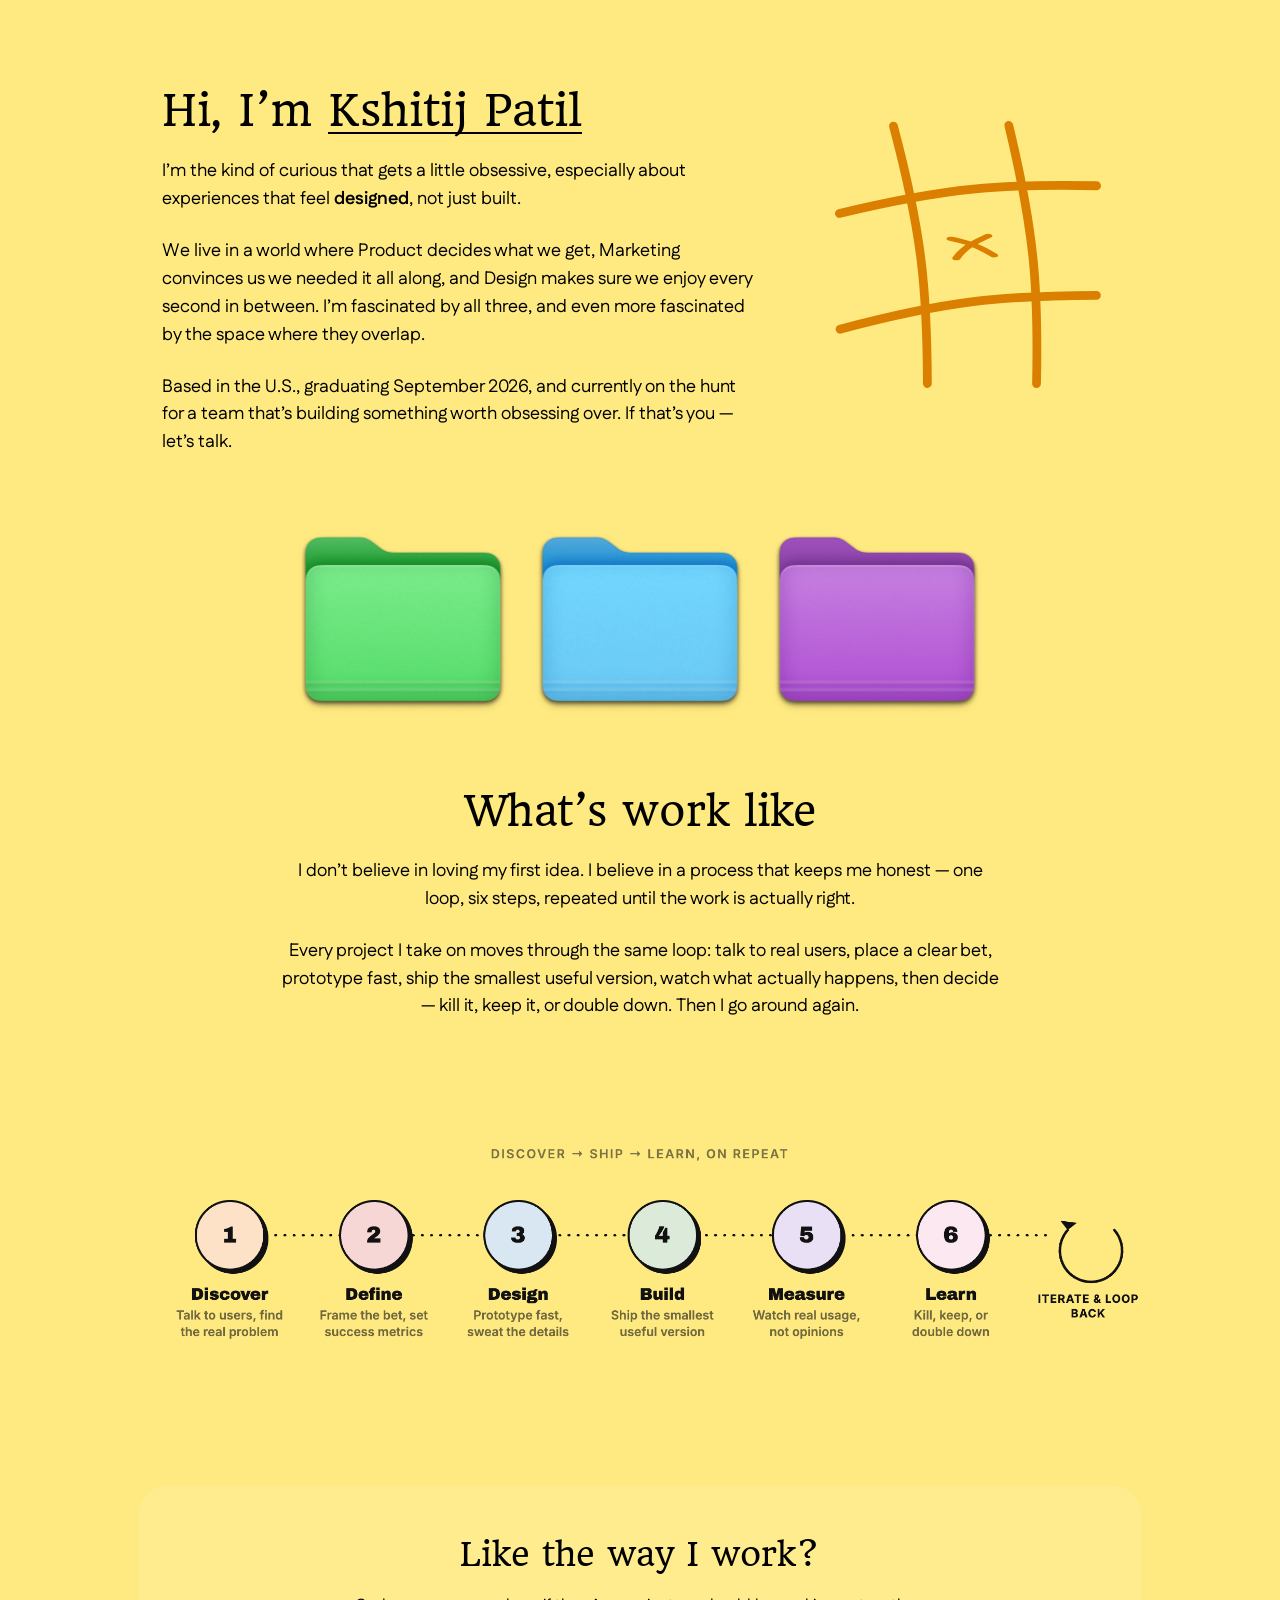
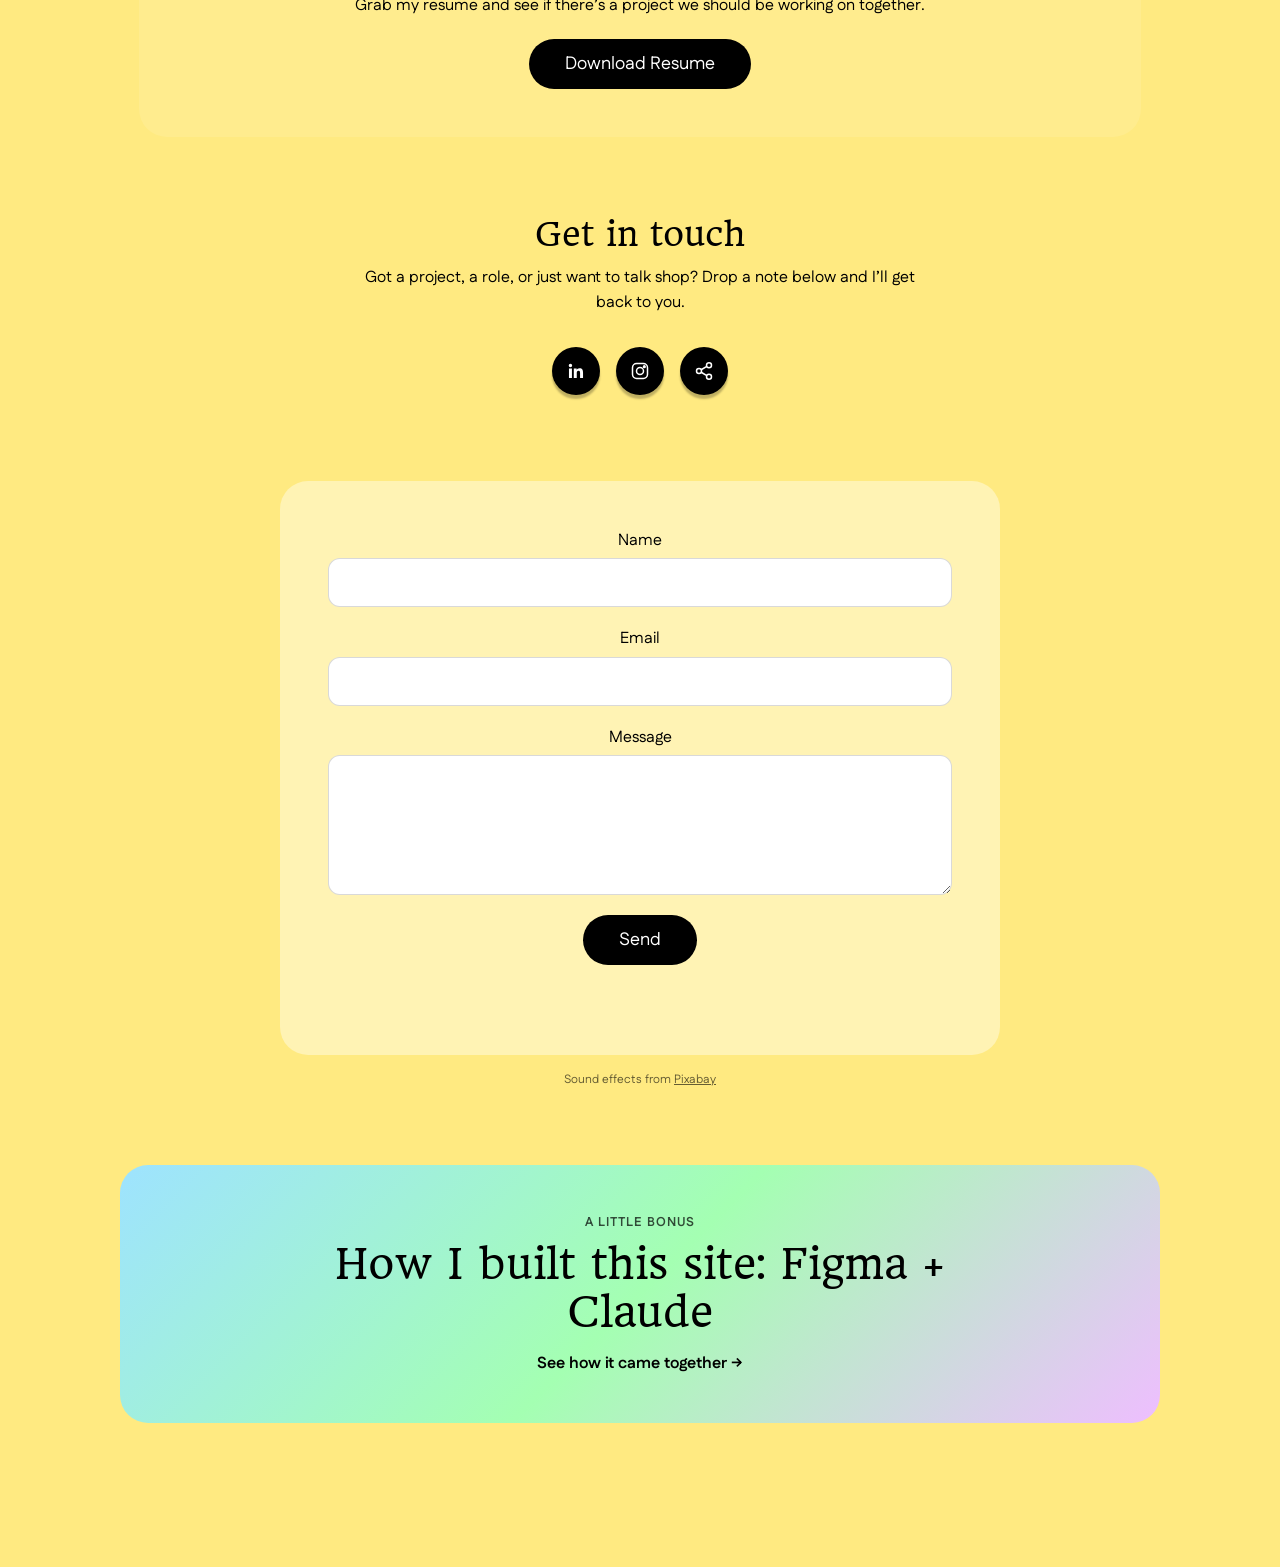
==== commit 229583a0: "Fix contact form's broken-page fallback and a bfcache transition glitch Contact form now submits via" ====
--- a/index.html
+++ b/index.html
@@ -159,7 +159,7 @@
       </div>
       <p class="share-status" aria-live="polite"></p>
 
-      <form class="contact-form" name="contact" method="POST" data-netlify="true" netlify-honeypot="bot-field">
+      <form class="contact-form" name="contact" method="POST" action="/" data-netlify="true" netlify-honeypot="bot-field">
         <input type="hidden" name="form-name" value="contact">
         <p class="contact-form__honeypot">
           <label>Don&rsquo;t fill this out if you're human: <input name="bot-field"></label>
@@ -178,6 +178,7 @@
         </label>
 
         <button type="submit">Send</button>
+        <p class="contact-form__status" aria-live="polite"></p>
       </form>
 
       <p class="sound-credit">Sound effects from <a href="https://pixabay.com/" target="_blank" rel="noopener noreferrer">Pixabay</a></p>
@@ -213,6 +214,7 @@
   <script src="game.js"></script>
   <script src="sounds.js"></script>
   <script src="share.js"></script>
+  <script src="contact.js"></script>
 
 </body>
 </html>
--- a/styles.css
+++ b/styles.css
@@ -1135,6 +1135,19 @@
 
 .contact-form button:hover,
 .contact-form button:focus-visible { opacity: 0.85; }
+
+/* Inline submit feedback — same fade pattern as .ttt__status/.share-status. */
+.contact-form__status {
+  align-self: center;
+  min-height: 1.5em;
+  font-size: 0.9rem;
+  text-align: center;
+  opacity: 0;
+  transition: opacity 0.2s ease;
+}
+
+.contact-form__status.is-visible { opacity: 1; }
+.contact-form__status.is-error { color: #b3261e; }
 
 /* Netlify still needs the honeypot field in the DOM to catch bots, but a
    sighted visitor should never see or tab into it. */
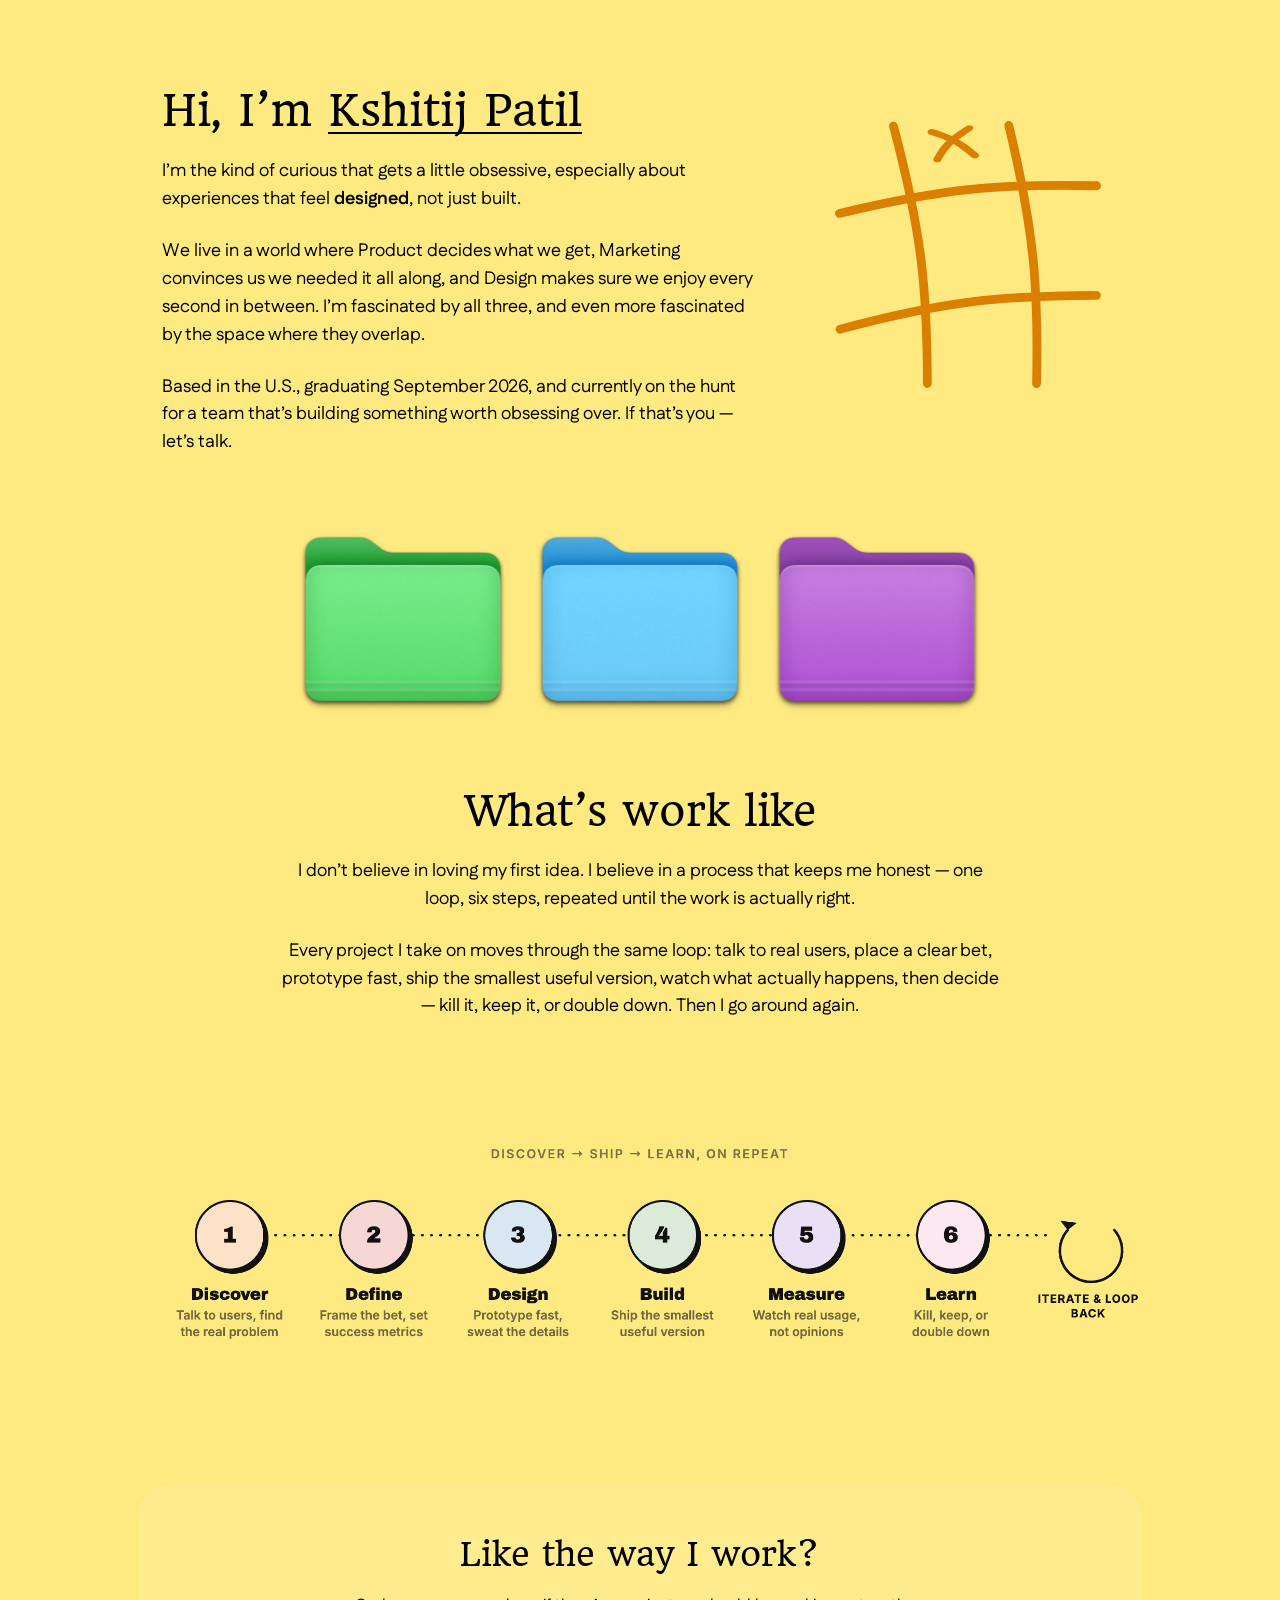
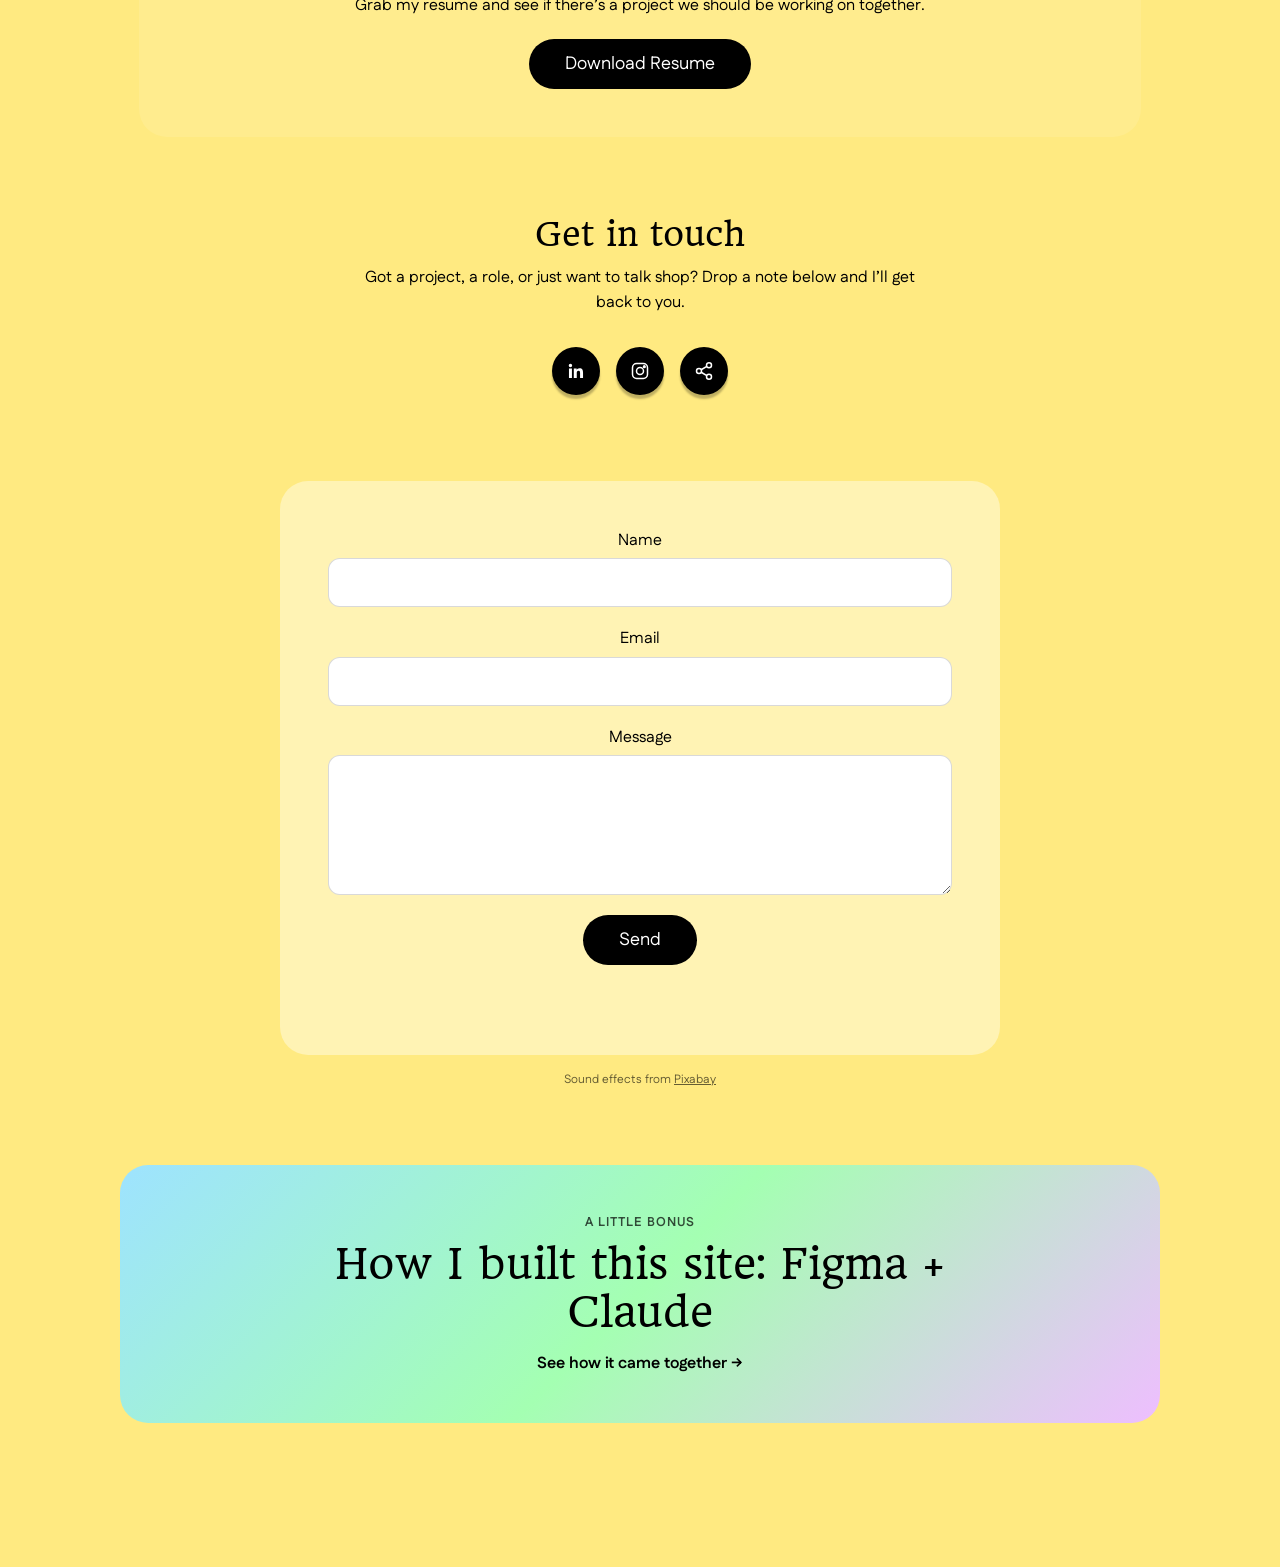
==== commit 4cf982d6: "Name the downloaded resume file KshitijPatil_PMM.pdf instead of resume.pdf" ====
--- a/index.html
+++ b/index.html
@@ -131,7 +131,7 @@
     <section class="resume-cta">
       <h2>Like the way I work?</h2>
       <p>Grab my resume and see if there&rsquo;s a project we should be working on together.</p>
-      <a class="button-pill" href="resume.pdf" download>Download Resume</a>
+      <a class="button-pill" href="resume.pdf" download="KshitijPatil_PMM.pdf">Download Resume</a>
     </section>
 
     <!-- CONTACT — folded into the homepage; there wasn't enough distinct
--- a/styles.css
+++ b/styles.css
@@ -982,7 +982,18 @@
   border-radius: 12px;
   background: var(--badge-bg, #439FC4);
   overflow: hidden;
-}
+  display: flex;
+  align-items: center;
+  justify-content: center;
+  font-size: 1.75rem;
+  line-height: 1;
+}
+
+/* Full white badge for emoji whose glyph colors read poorly straight
+   against --badge-bg (e.g. the Design page's purple) — used selectively,
+   not on emoji that are already mostly white themselves (a white badge
+   behind a mostly-white glyph erases its own outline). */
+.timeline-entry__badge--white { background: #fff; }
 
 .timeline-entry__badge img {
   width: 100%;
@@ -1292,7 +1303,7 @@
     row-gap: 0.35rem;
     font-size: 1rem;
   }
-  .timeline-entry__badge { grid-area: badge; width: 88px; height: 44px; border-radius: 10px; }
+  .timeline-entry__badge { grid-area: badge; width: 88px; height: 44px; border-radius: 10px; font-size: 1.35rem; }
   /* Same size as the card's own body copy (.timeline-card__text below) —
      at the shared 1rem summary size the title read oversized next to how
      little room the bigger badge leaves it on narrow screens. */
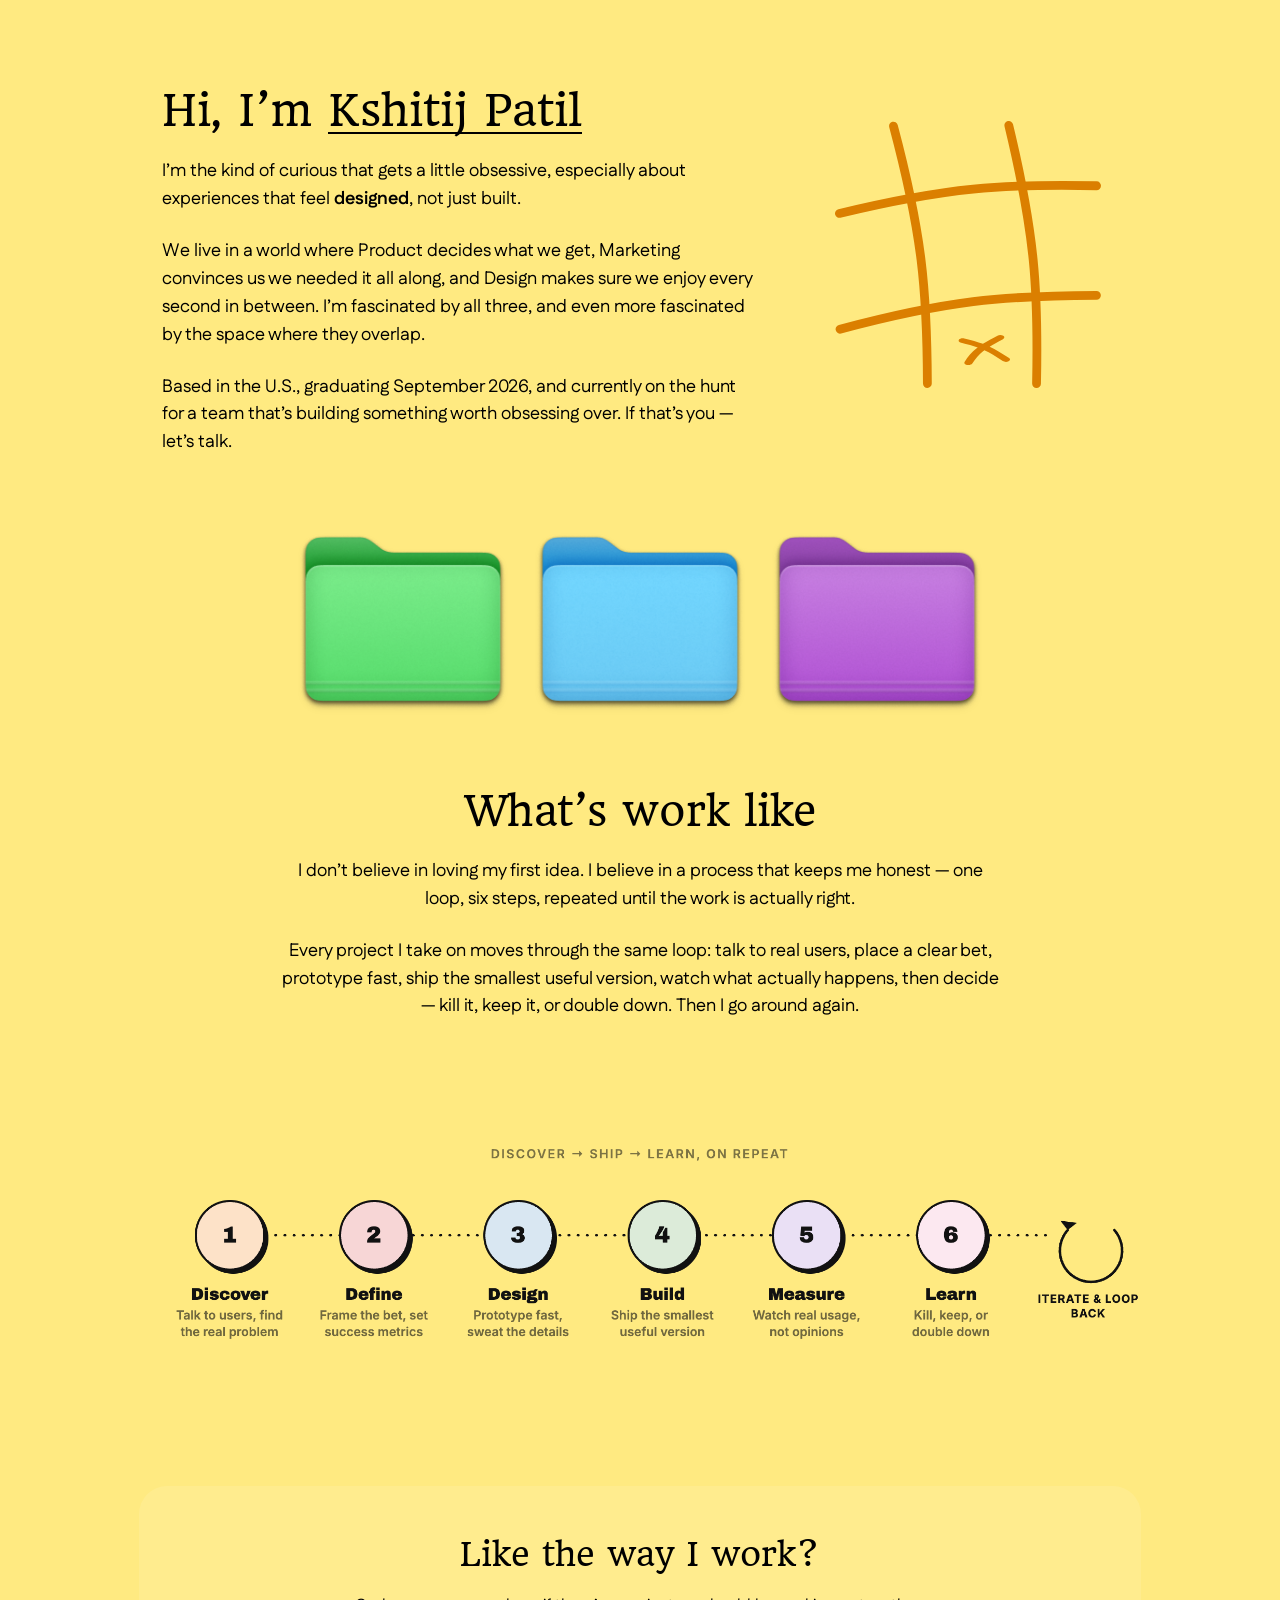
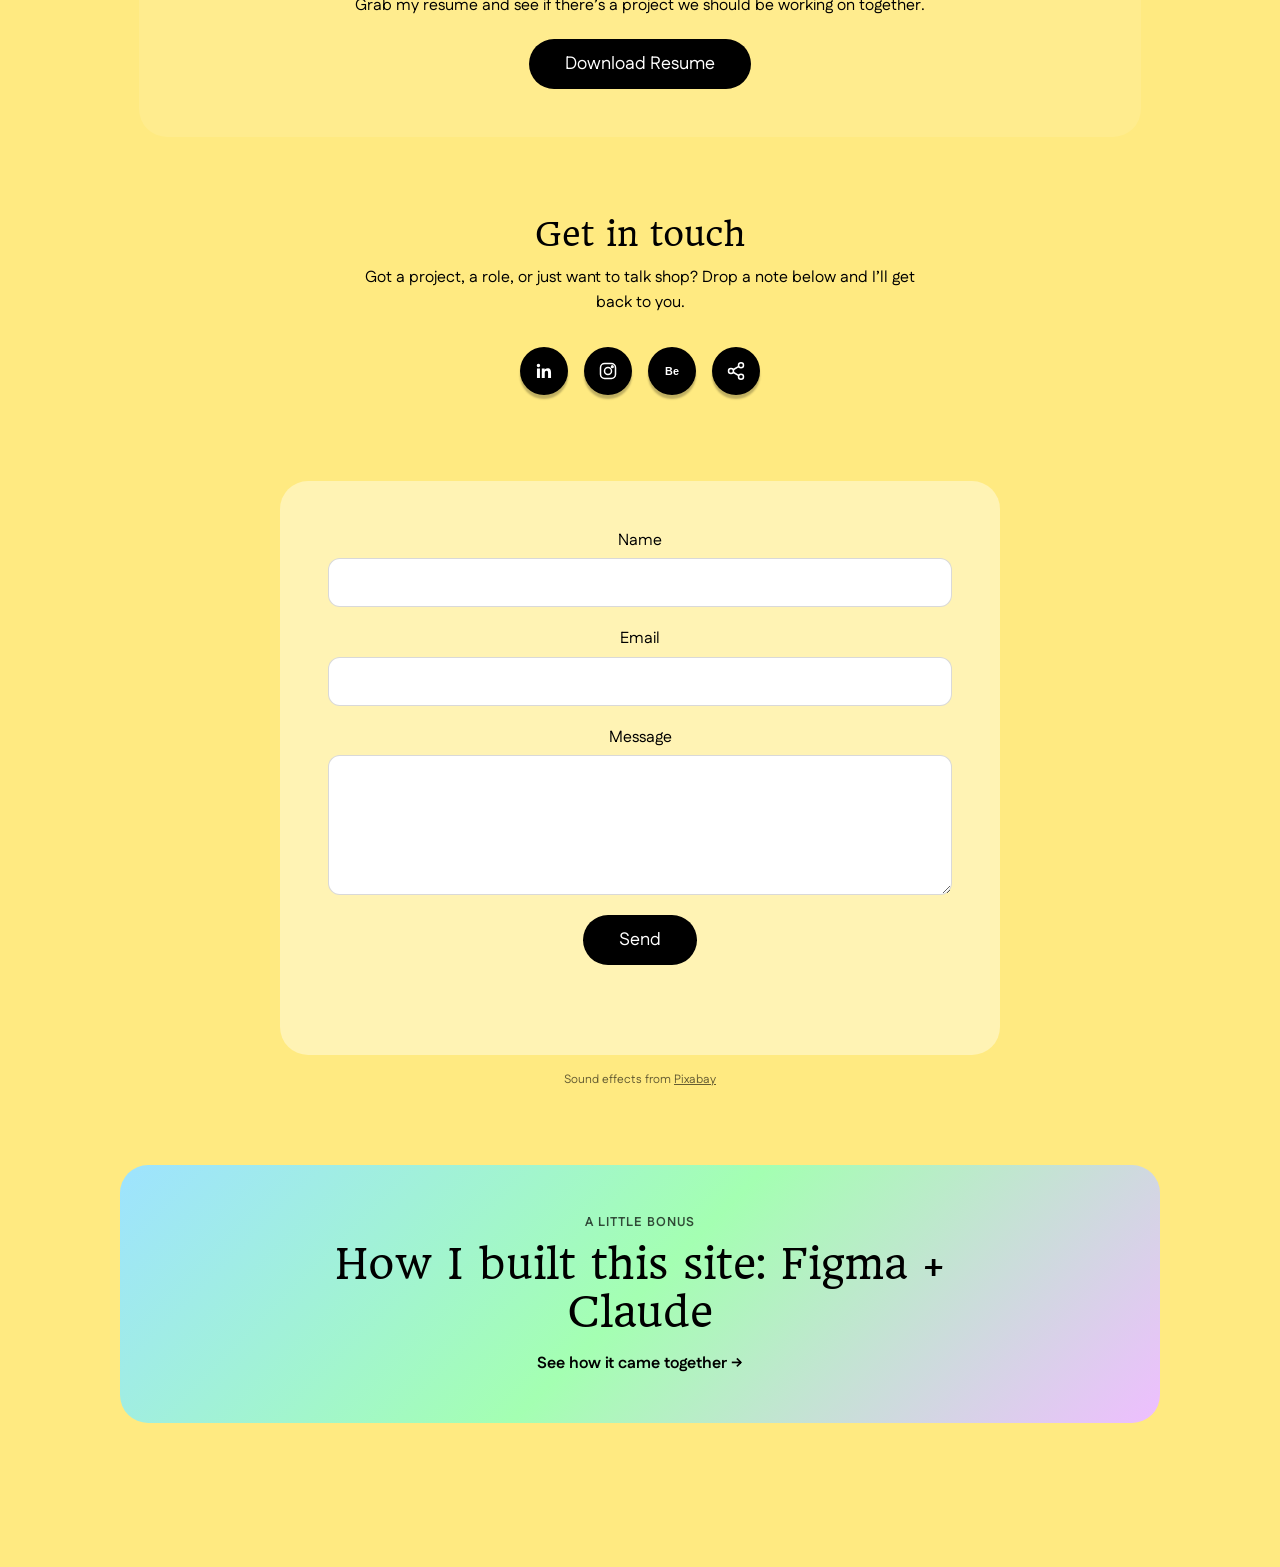
==== commit 43a85bb1: "Remove folder hover/click sound, add Behance icon to contact section Folder sound effect (sounds.js " ====
--- a/index.html
+++ b/index.html
@@ -153,6 +153,9 @@
         <a class="social-links__icon" href="https://www.instagram.com/bluebottleman/" target="_blank" rel="noopener noreferrer" aria-label="Instagram">
           <svg viewBox="0 0 24 24" width="20" height="20" fill="none" stroke="currentColor" stroke-width="1.8" aria-hidden="true"><rect x="3" y="3" width="18" height="18" rx="5"/><circle cx="12" cy="12" r="4.2"/><circle cx="17.2" cy="6.8" r="1"/></svg>
         </a>
+        <a class="social-links__icon" href="https://www.behance.net/KshitijPatil" target="_blank" rel="noopener noreferrer" aria-label="Behance">
+          <svg viewBox="0 0 24 24" width="20" height="20" aria-hidden="true"><text x="12" y="16.5" text-anchor="middle" font-family="Arial, Helvetica, sans-serif" font-weight="700" font-size="13" fill="currentColor">Be</text></svg>
+        </a>
         <button class="social-links__icon" type="button" id="share-button" aria-label="Share this page">
           <svg viewBox="0 0 24 24" width="20" height="20" fill="none" stroke="currentColor" stroke-width="1.8" aria-hidden="true"><circle cx="18" cy="5" r="3"/><circle cx="6" cy="12" r="3"/><circle cx="18" cy="19" r="3"/><line x1="8.59" y1="13.51" x2="15.42" y2="17.49"/><line x1="15.41" y1="6.51" x2="8.59" y2="10.49"/></svg>
         </button>
@@ -212,7 +215,6 @@
 
   <script src="transition.js"></script>
   <script src="game.js"></script>
-  <script src="sounds.js"></script>
   <script src="share.js"></script>
   <script src="contact.js"></script>
 
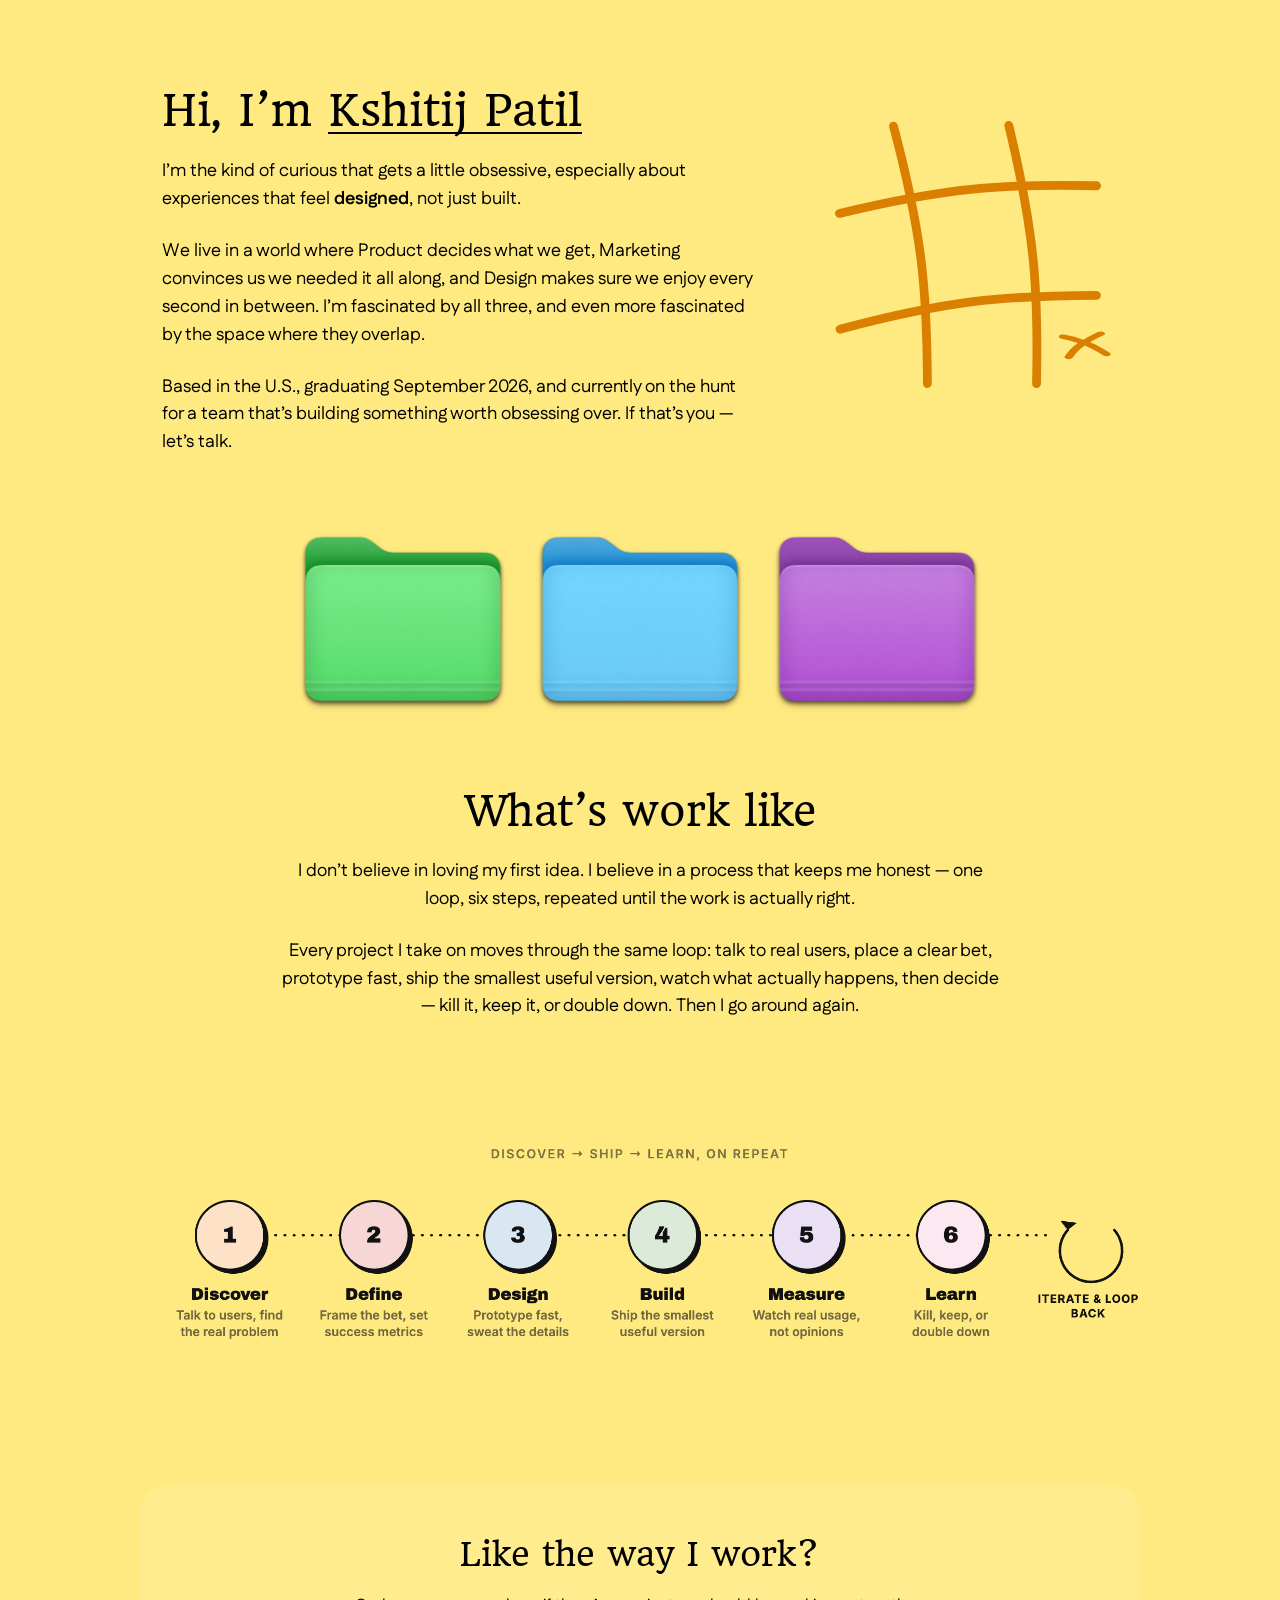
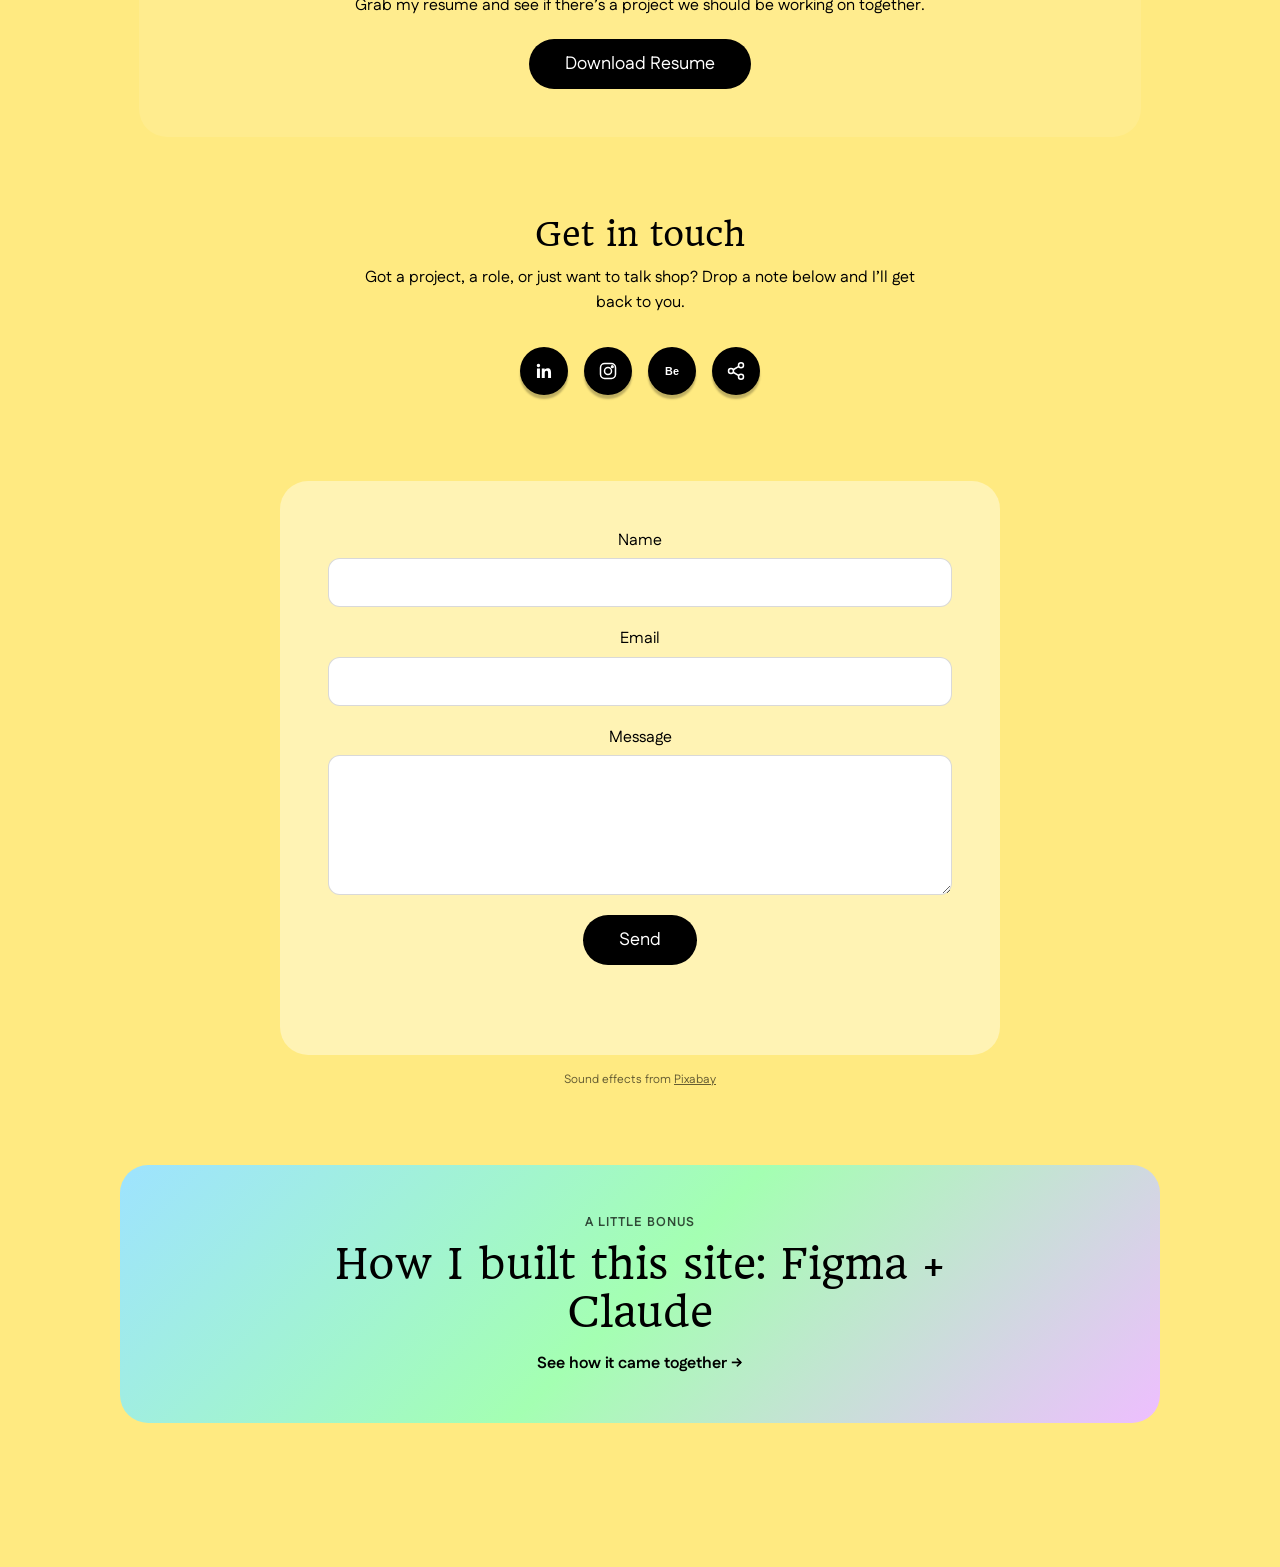
==== commit 00025b3a: "Add jelly idle animation to folders, scroll-reveal across all pages Folders now play a continuous, s" ====
--- a/index.html
+++ b/index.html
@@ -116,19 +116,19 @@
     </div>
 
     <!-- WORKING WITH ME -->
-    <section class="working-with-me">
+    <section class="working-with-me reveal">
       <h2>What&rsquo;s work like</h2>
       <p>I don&rsquo;t believe in loving my first idea. I believe in a process that keeps me honest &mdash; one loop, six steps, repeated until the work is actually right.</p>
       <p>Every project I take on moves through the same loop: talk to real users, place a clear bet, prototype fast, ship the smallest useful version, watch what actually happens, then decide &mdash; kill it, keep it, or double down. Then I go around again.</p>
     </section>
 
     <!-- METHODOLOGY DIAGRAM -->
-    <div class="methodology-panel">
+    <div class="methodology-panel reveal">
       <img src="images/methodology-diagram.png" alt="My working process: Discover, Define, Design, Build, Measure, Learn — then iterate and loop back.">
     </div>
 
     <!-- RESUME CTA -->
-    <section class="resume-cta">
+    <section class="resume-cta reveal">
       <h2>Like the way I work?</h2>
       <p>Grab my resume and see if there&rsquo;s a project we should be working on together.</p>
       <a class="button-pill" href="resume.pdf" download="KshitijPatil_PMM.pdf">Download Resume</a>
@@ -140,7 +140,7 @@
          backend code needed. The bot-field is a honeypot: real visitors
          never see or fill it in, so if it arrives non-empty Netlify
          silently drops the submission. -->
-    <section class="contact" id="contact">
+    <section class="contact reveal" id="contact">
       <div class="contact__intro">
         <h2>Get in touch</h2>
         <p>Got a project, a role, or just want to talk shop? Drop a note below and I&rsquo;ll get back to you.</p>
@@ -194,7 +194,7 @@
          circle as the folders above (data-transition-color), just without
          storing a "folder origin" for the return-trip shrink since it
          isn't a folder. -->
-    <a class="meta-banner" href="product/#how-i-built-this" data-transition-color="#9EE3FF">
+    <a class="meta-banner reveal" href="product/#how-i-built-this" data-transition-color="#9EE3FF">
       <p class="meta-banner__kicker">A little bonus</p>
       <h2 class="meta-banner__title">How I built this site: Figma + Claude</h2>
       <p class="meta-banner__cta">See how it came together &rarr;</p>
@@ -214,6 +214,7 @@
   </nav>
 
   <script src="transition.js"></script>
+  <script src="reveal.js"></script>
   <script src="game.js"></script>
   <script src="share.js"></script>
   <script src="contact.js"></script>
--- a/styles.css
+++ b/styles.css
@@ -373,35 +373,28 @@
   height: auto;
 }
 
-/* Pop plays once when the folders are actually near the center of the
-   viewport (.folders.is-in-view, toggled by an IntersectionObserver in
-   sounds.js) — not on a repeating cycle. Since the class is removed the
-   moment the folders leave view and only re-added on a fresh entry,
-   removing/reapplying it is what makes the animation restart — repeating
-   it every few seconds while still in view read as distracting rather than
-   playful. Same reasoning applies to the matching bounce sound. */
-.folders.is-in-view .folder img {
-  /* Runs on the image, not .folder itself, so it never fights the :hover
-     transition above — both would be animating "transform" on the same
-     element otherwise, and a running animation always wins over a
-     transition (see the slideUp/backwards note above). Mostly idle, with a
-     quick attention-getting pop near the end of its one 5s run; staggered
-     per folder below so they don't all pop in lockstep.
-     Longhand on purpose, NOT the "animation" shorthand — the shorthand
-     implicitly resets animation-delay to 0s as part of this declaration,
-     and because this selector (3 classes) is more specific than the
-     per-folder delay rules below (1 class), that reset silently won
-     regardless of source order, flattening every folder's delay to 0 and
-     making them all pop in lockstep. */
-  animation-name: folderPop;
-  animation-duration: 5s;
-  animation-timing-function: ease-in-out;
-  animation-iteration-count: 1;
-}
-
-.folder--marketing img { animation-delay: 0s; }
-.folder--product   img { animation-delay: 0.15s; }
-.folder--design    img { animation-delay: 0.3s; }
+/* Continuous idle "jelly" squash-stretch — runs at all times (desktop and
+   mobile alike), on the image rather than .folder itself so it never fights
+   the :hover scale transition above (both would be animating "transform" on
+   the same element otherwise). Pauses on hover/focus so the deliberate
+   hover-pop reads clearly instead of fighting the idle wobble. Values tuned
+   via an interactive preview: fast (0.6s) and subtle (low intensity) so it
+   reads as "alive," not distracting. */
+.folder img {
+  animation: folderJelly 0.6s cubic-bezier(.36, .11, .29, 1.09) infinite;
+}
+
+.folder:hover img,
+.folder:focus-visible img {
+  animation-play-state: paused;
+}
+
+@keyframes folderJelly {
+  0%, 100% { transform: scale(1, 1); }
+  30% { transform: scale(1.04, 0.96); }
+  55% { transform: scale(0.976, 1.024); }
+  75% { transform: scale(1.008, 0.992); }
+}
 
 @keyframes fadeIn {
   from { opacity: 0; }
@@ -413,18 +406,35 @@
   to   { transform: translateY(0); }
 }
 
-@keyframes folderPop {
-  0%, 88%, 100% { transform: translateY(0) scale(1); }
-  91% { transform: translateY(-14px) scale(1.04); }
-  94% { transform: translateY(0) scale(0.98); }
-  97% { transform: translateY(-4px) scale(1.01); }
+/* ==========================================================================
+   SCROLL-REVEAL — sections/cards marked .reveal start lower and transparent,
+   then float up into place the first time they cross into view (reveal.js
+   handles the IntersectionObserver). Distance/easing tuned via an
+   interactive preview — 80px read as a satisfying "just landed" float
+   without feeling slow. Each element only ever plays once per page load. */
+.reveal {
+  opacity: 0;
+  transform: translateY(80px);
+  transition: opacity 0.6s ease, transform 0.6s cubic-bezier(.34, 1.1, .4, 1);
+}
+
+.reveal.reveal--visible {
+  opacity: 1;
+  transform: translateY(0);
+}
+
+@media (prefers-reduced-motion: reduce) {
+  .reveal {
+    opacity: 1;
+    transform: none;
+    transition: none;
+  }
 }
 
 @media (prefers-reduced-motion: reduce) {
   .ttt-wrap,
   .folder,
-  .folder img,
-  .folders.is-in-view .folder img { animation: none; }
+  .folder img { animation: none; }
   .folder:hover, .folder:focus-visible { transform: none; }
 }
 
@@ -1270,13 +1280,11 @@
   .folders { gap: 1.75rem; }
   .ttt-wrap { display: none; }
 
-  /* On phone screens the bounce read as barely-there and impossible to
-     time against the sound (both handled together in sounds.js, which
-     skips the whole in-view/hover/click sound+animation setup below this
-     width) — so instead the name just sits permanently visible instead of
-     waiting on a hover that touch devices don't really have. */
+  /* The name just sits permanently visible on phone screens instead of
+     waiting on a hover that touch devices don't really have. The idle
+     jelly animation on .folder img runs the same as desktop — no
+     mobile-specific override needed for it. */
   .folder__label { opacity: 1; }
-  .folders.is-in-view .folder img { animation: none; }
 
   .page-home .pill-nav,
   .page-home .bottom-nav-backdrop { display: none; }
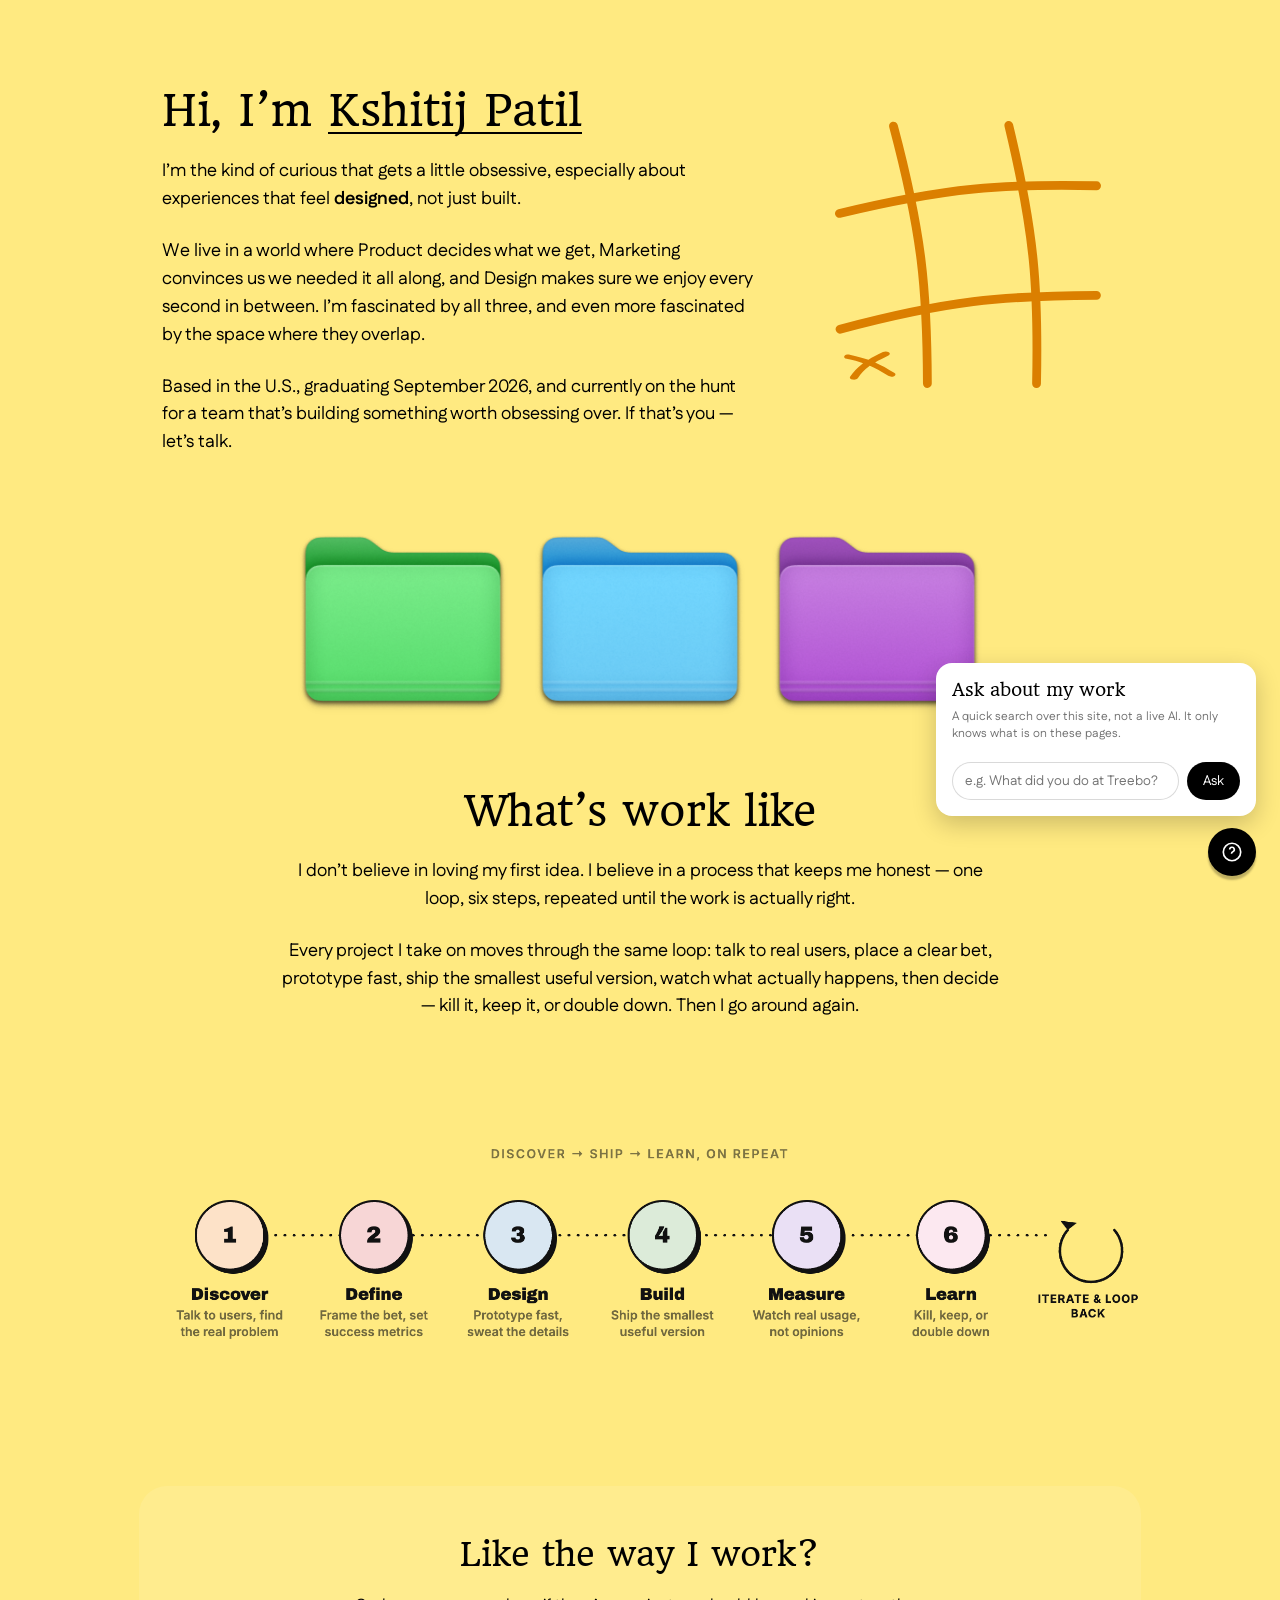
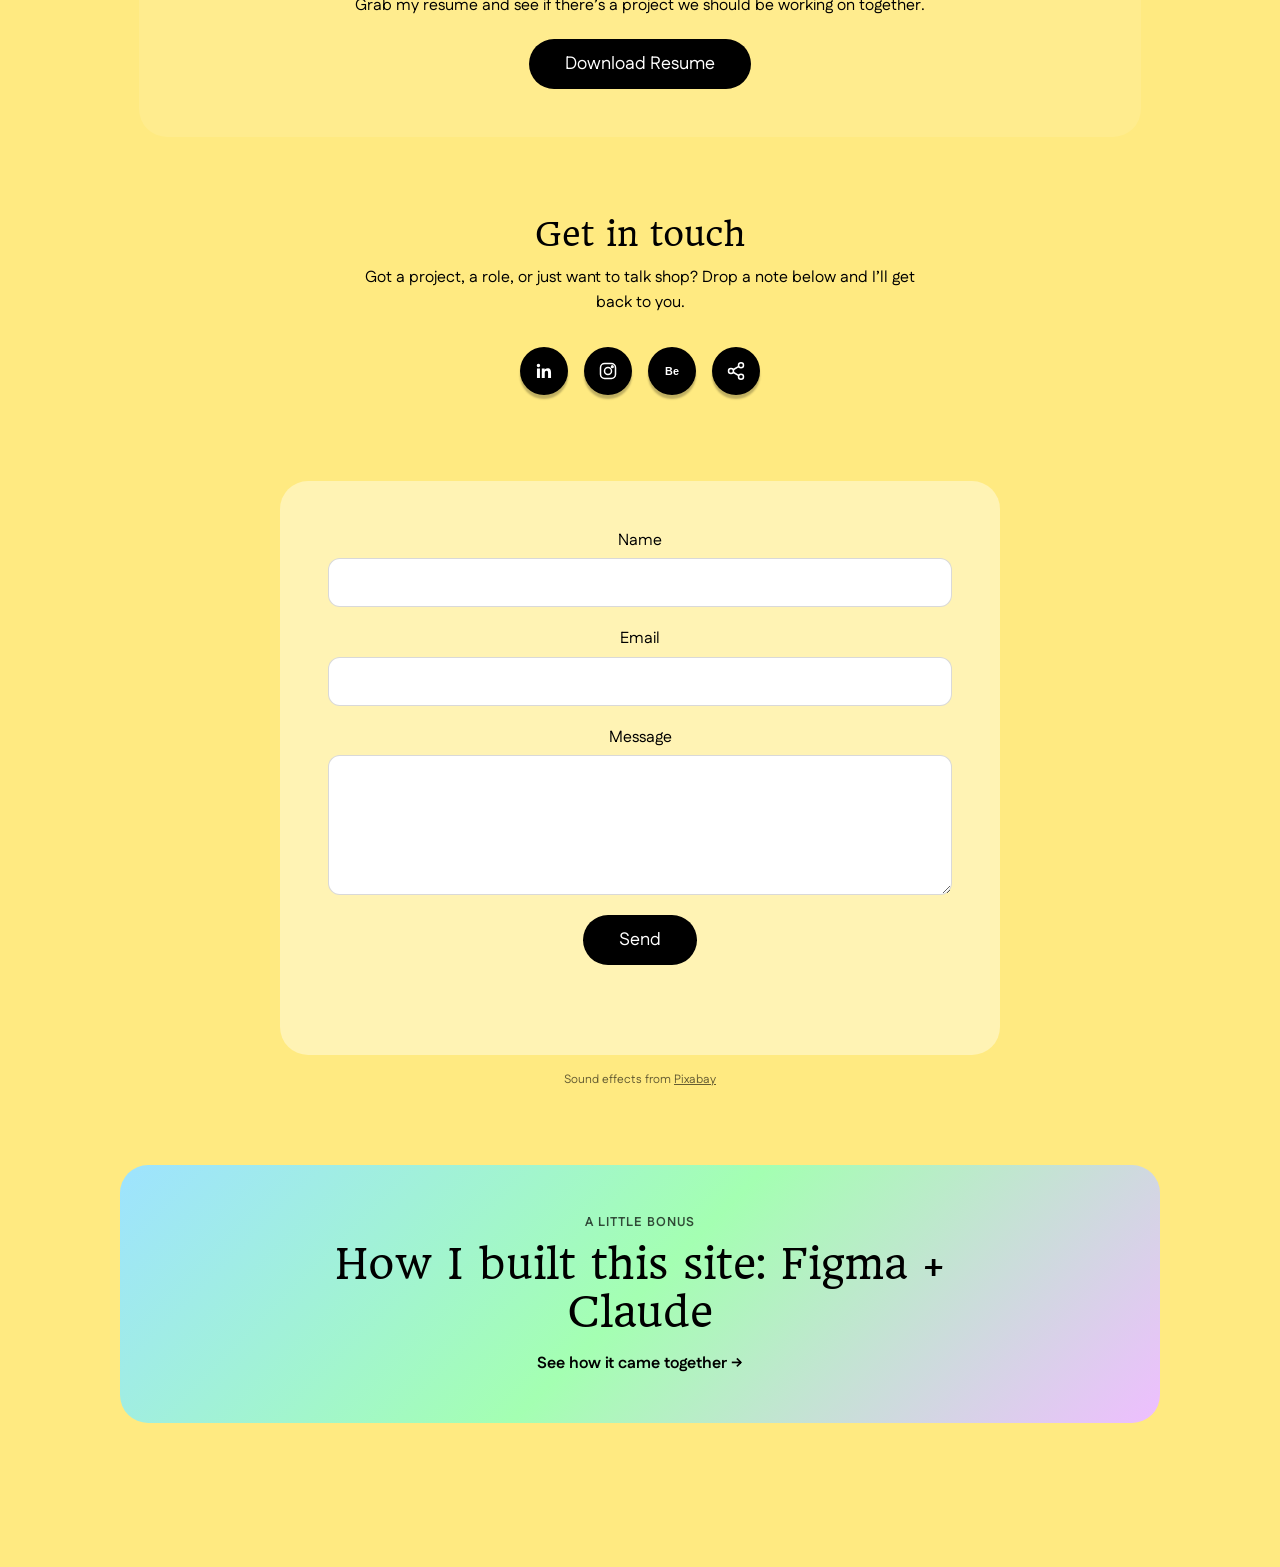
==== commit 2008a807: "Add "Ask about my work" widget — client-side search, not a live AI Floating widget on every page let" ====
--- a/index.html
+++ b/index.html
@@ -215,6 +215,8 @@
 
   <script src="transition.js"></script>
   <script src="reveal.js"></script>
+  <script src="ask-data.js"></script>
+  <script src="ask.js"></script>
   <script src="game.js"></script>
   <script src="share.js"></script>
   <script src="contact.js"></script>
--- a/styles.css
+++ b/styles.css
@@ -1264,6 +1264,130 @@
   font-size: 0.9rem;
   opacity: 0.8;
 }
+
+/* ==========================================================================
+   "ASK KSHITIJ" WIDGET — a small on-site search (ask.js + ask-data.js), not
+   a live AI. Built by ask.js on every page from one script include, so the
+   markup here just styles whatever it creates. Fixed bottom-right so it
+   never competes with the bottom-center pill/back nav; a solid white panel
+   (not tied to --page-bg) since it needs to read the same regardless of
+   which of the 4 page colors it's floating over.
+   ========================================================================== */
+.ask-widget {
+  position: fixed;
+  right: 1.5rem;
+  bottom: 1.5rem;
+  z-index: 40;
+}
+
+.ask-widget__toggle {
+  width: 3rem;
+  height: 3rem;
+  border-radius: 50%;
+  border: none;
+  background: #000;
+  color: #fff;
+  display: flex;
+  align-items: center;
+  justify-content: center;
+  cursor: pointer;
+  box-shadow: 0 4px 2px rgba(0, 0, 0, 0.25);
+  transition: transform 0.2s cubic-bezier(.34, 1.56, .64, 1), opacity 0.2s ease;
+}
+
+.ask-widget__toggle:hover,
+.ask-widget__toggle:focus-visible {
+  opacity: 0.85;
+  transform: scale(1.08);
+}
+
+.ask-widget__panel {
+  position: absolute;
+  right: 0;
+  bottom: calc(100% + 0.75rem);
+  width: min(320px, calc(100vw - 3rem));
+  background: #fff;
+  border-radius: 16px;
+  box-shadow: 0 8px 24px rgba(0, 0, 0, 0.2);
+  padding: 1rem;
+  display: flex;
+  flex-direction: column;
+  gap: 0.6rem;
+}
+
+.ask-widget__heading {
+  font-family: 'Headland One', serif;
+  font-size: 1.05rem;
+}
+
+.ask-widget__subheading {
+  font-size: 0.75rem;
+  color: rgba(0, 0, 0, 0.55);
+  line-height: 1.4;
+}
+
+.ask-widget__log {
+  display: flex;
+  flex-direction: column;
+  gap: 0.5rem;
+  max-height: 260px;
+  overflow-y: auto;
+}
+
+.ask-widget__bubble {
+  font-size: 0.85rem;
+  line-height: 1.45;
+  padding: 0.55rem 0.75rem;
+  border-radius: 12px;
+  max-width: 90%;
+}
+
+.ask-widget__bubble--user {
+  align-self: flex-end;
+  background: #000;
+  color: #fff;
+  border-bottom-right-radius: 4px;
+}
+
+.ask-widget__bubble--bot {
+  align-self: flex-start;
+  background: rgba(0, 0, 0, 0.06);
+  border-bottom-left-radius: 4px;
+}
+
+.ask-widget__bubble--bot p { margin: 0 0 0.35rem; }
+.ask-widget__bubble--bot a { color: inherit; font-weight: 700; text-decoration: underline; }
+
+.ask-widget__form {
+  display: flex;
+  gap: 0.5rem;
+}
+
+.ask-widget__input {
+  flex: 1;
+  min-width: 0;
+  font: inherit;
+  font-size: 0.85rem;
+  padding: 0.5rem 0.75rem;
+  border-radius: 999px;
+  border: 1px solid rgba(0, 0, 0, 0.15);
+}
+
+.ask-widget__input:focus-visible { outline: 2px solid #000; outline-offset: 1px; }
+
+.ask-widget__send {
+  font: inherit;
+  font-size: 0.85rem;
+  padding: 0.5rem 1rem;
+  border-radius: 999px;
+  border: none;
+  background: #000;
+  color: #fff;
+  cursor: pointer;
+}
+
+.ask-widget__send:hover,
+.ask-widget__send:focus-visible { opacity: 0.85; }
 
 /* All mobile (max-width: 640px) overrides live in this one block, placed
    after every base rule they touch. A second copy of this query used to
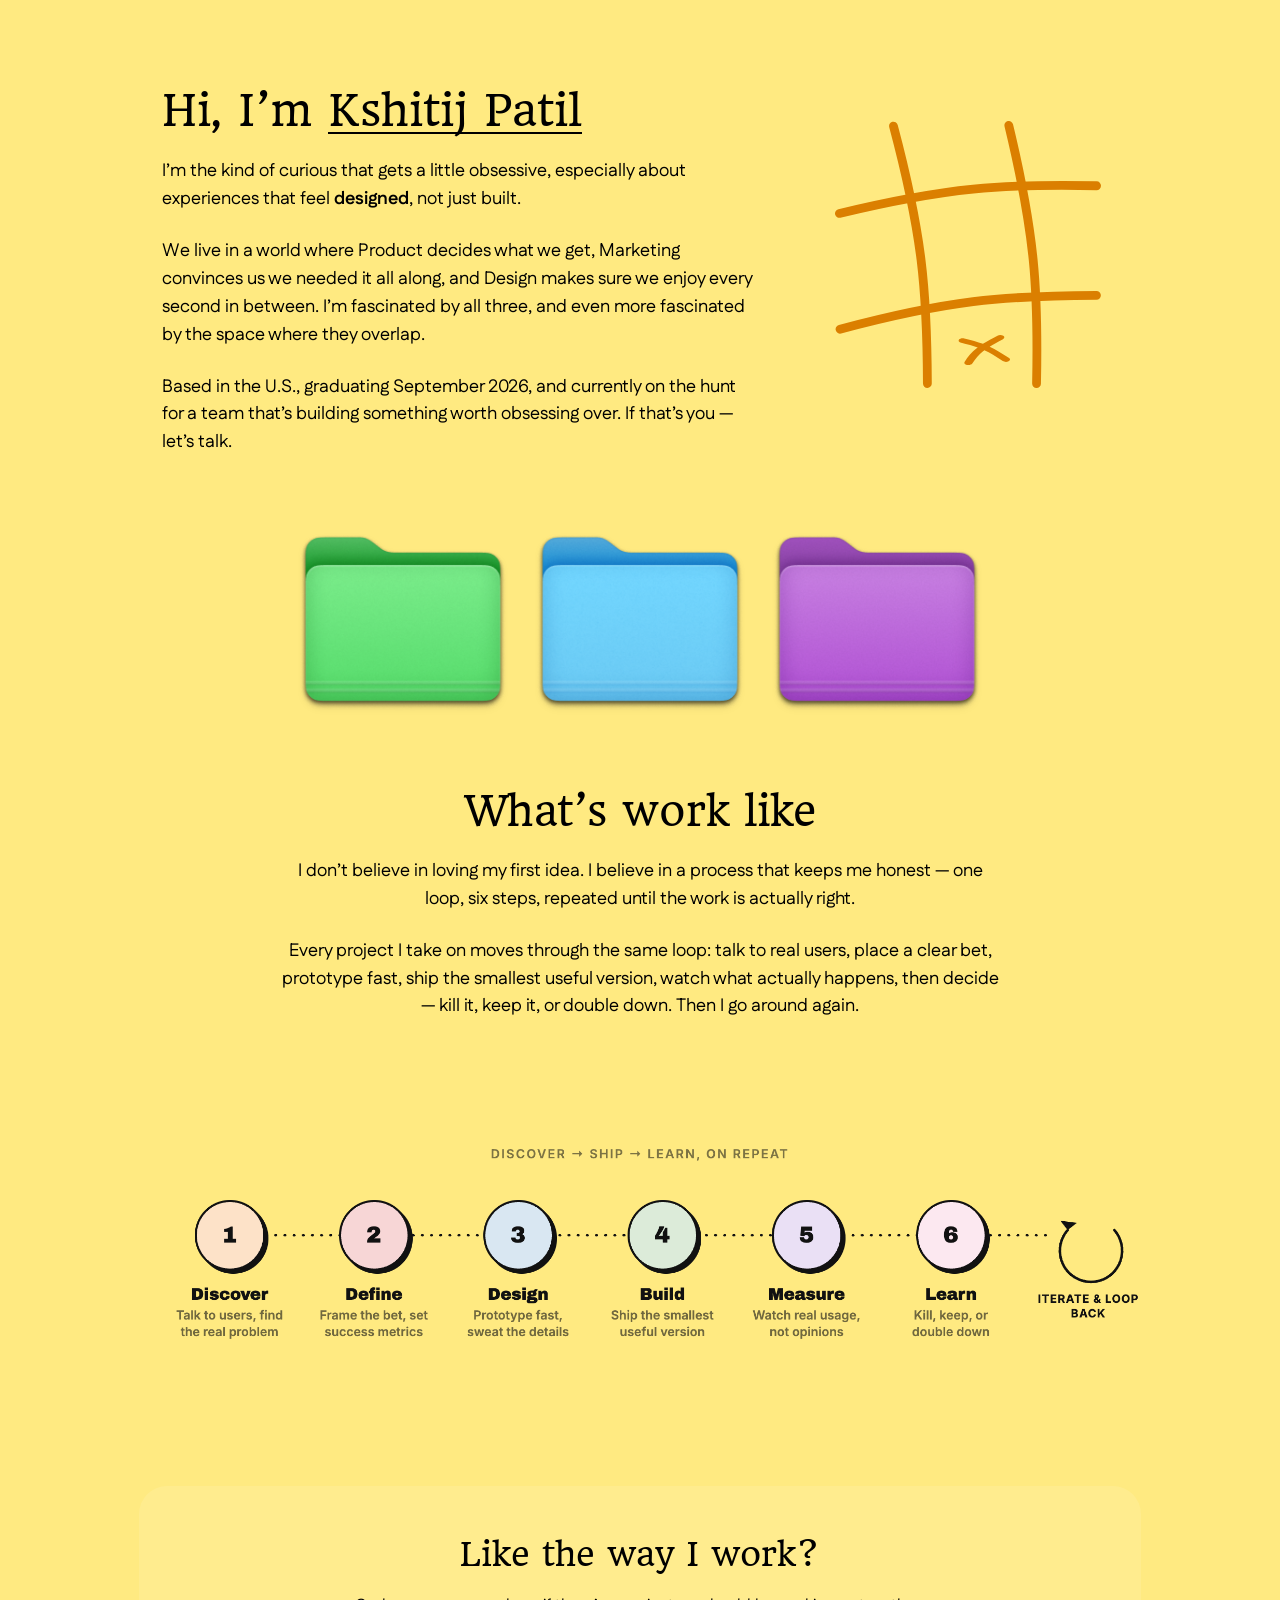
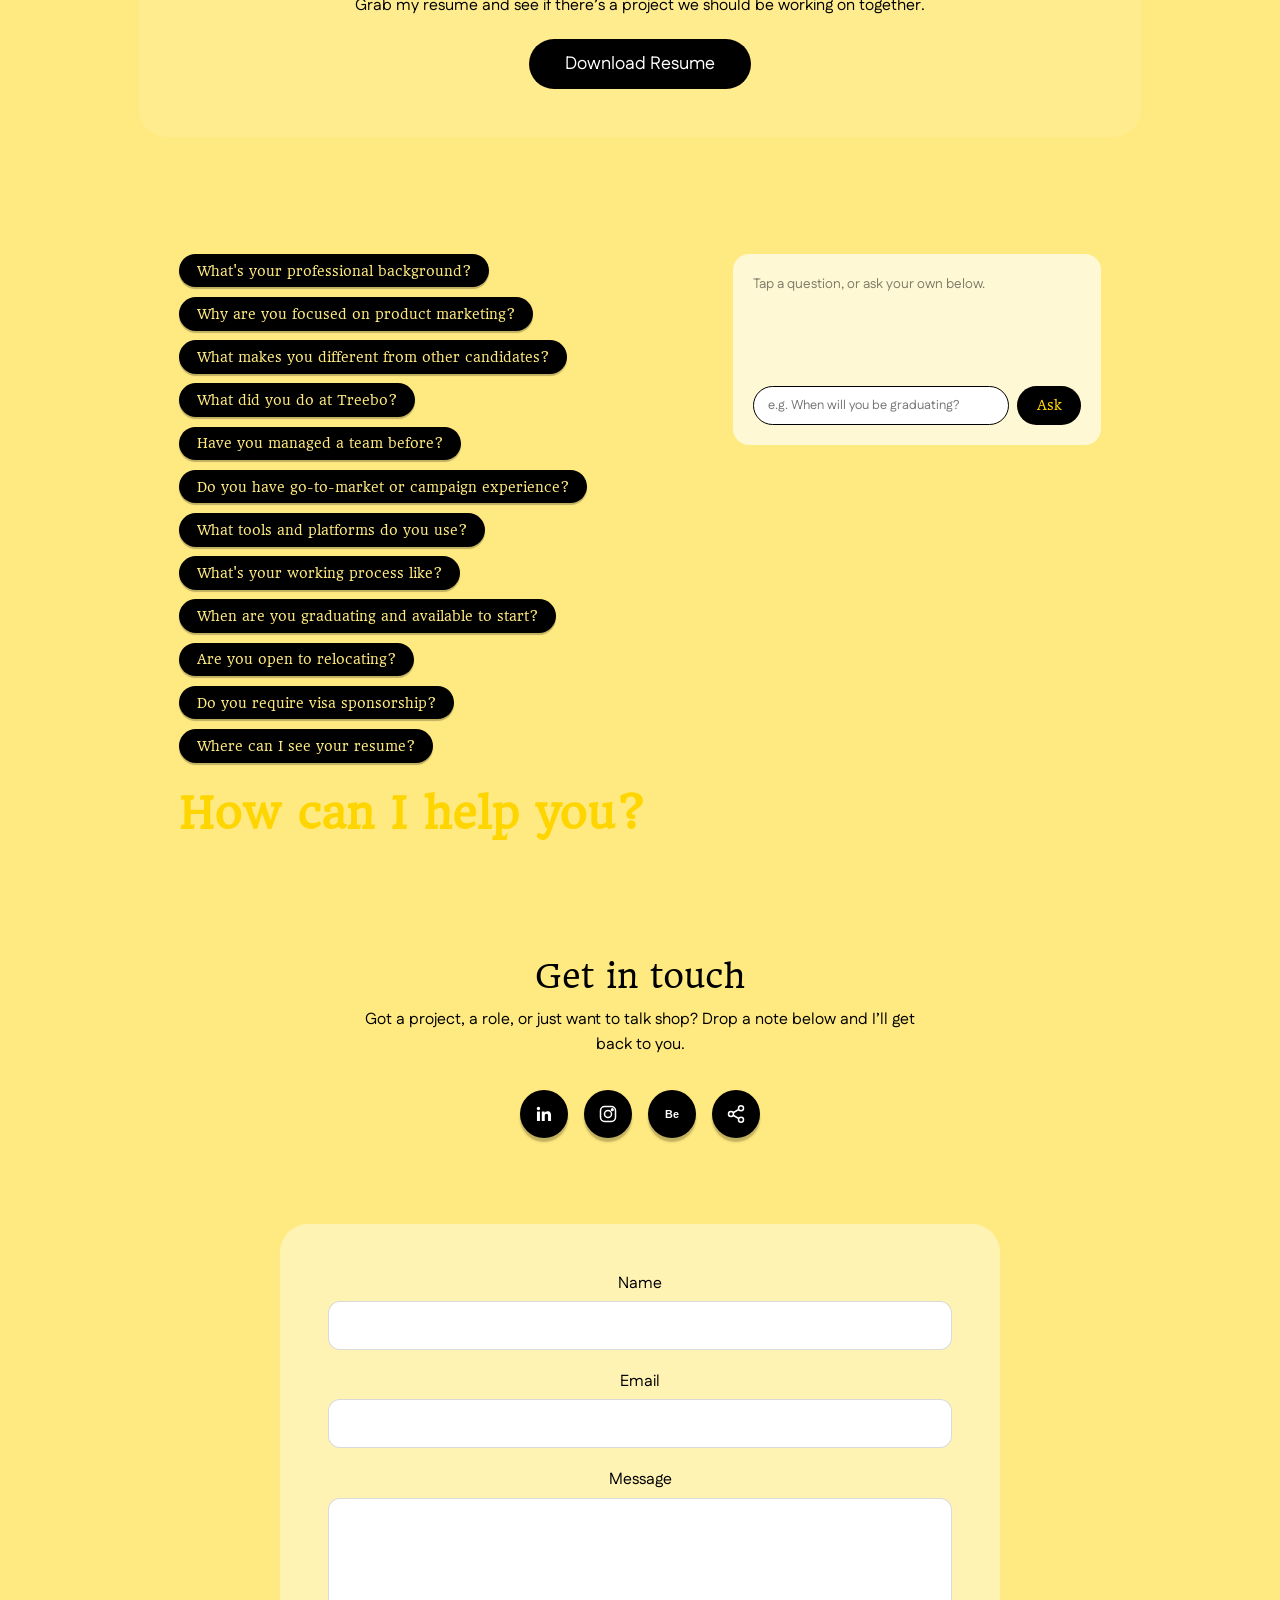
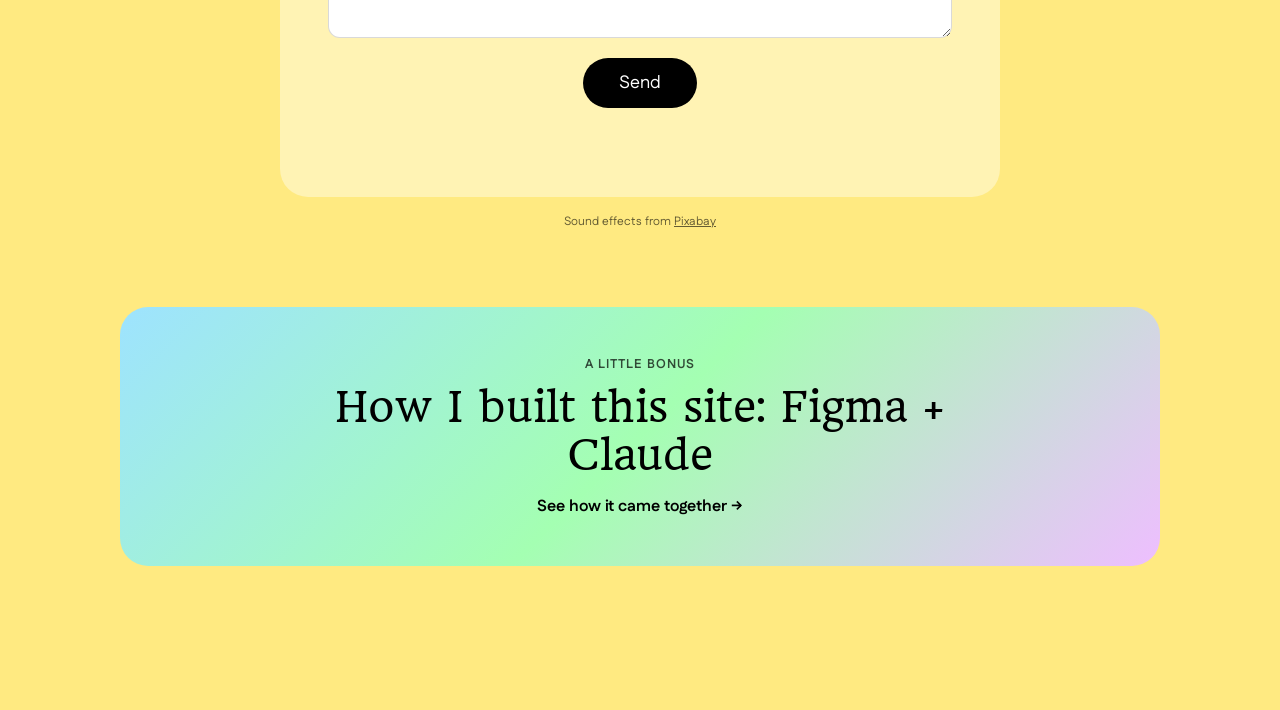
==== commit 8610868c: "Replace floating Ask widget with an inline homepage section Removes the bottom-right floating widget" ====
--- a/index.html
+++ b/index.html
@@ -134,6 +134,43 @@
       <a class="button-pill" href="resume.pdf" download="KshitijPatil_PMM.pdf">Download Resume</a>
     </section>
 
+    <!-- ASK ABOUT MY WORK — a small on-site search (ask.js + ask-data.js),
+         not a live AI. Chips are curated FAQ shortcuts pointing at an exact
+         ask-data.js entry via data-qa-id, so they always show the intended
+         answer regardless of the free-text matcher's scoring; the input
+         below falls back to that matcher for anything not on the list.
+         Every answer — chip-triggered or typed — ends with a "Send me a
+         mail" link that scrolls to and focuses the contact form below,
+         so there's always one direct next step instead of a dead end. -->
+    <section class="ask-section reveal">
+      <div class="ask-section__chips-pane">
+        <div class="ask-section__chips">
+          <button type="button" class="ask-section__chip" data-qa-id="background">What's your professional background?</button>
+          <button type="button" class="ask-section__chip" data-qa-id="why-pmm">Why are you focused on product marketing?</button>
+          <button type="button" class="ask-section__chip" data-qa-id="different">What makes you different from other candidates?</button>
+          <button type="button" class="ask-section__chip" data-qa-id="treebo">What did you do at Treebo?</button>
+          <button type="button" class="ask-section__chip" data-qa-id="team">Have you managed a team before?</button>
+          <button type="button" class="ask-section__chip" data-qa-id="gtm">Do you have go-to-market or campaign experience?</button>
+          <button type="button" class="ask-section__chip" data-qa-id="tools">What tools and platforms do you use?</button>
+          <button type="button" class="ask-section__chip" data-qa-id="process">What's your working process like?</button>
+          <button type="button" class="ask-section__chip" data-qa-id="start-date">When are you graduating and available to start?</button>
+          <button type="button" class="ask-section__chip" data-qa-id="relocation">Are you open to relocating?</button>
+          <button type="button" class="ask-section__chip" data-qa-id="visa">Do you require visa sponsorship?</button>
+          <button type="button" class="ask-section__chip" data-qa-id="resume">Where can I see your resume?</button>
+        </div>
+        <h2 class="ask-section__heading">How can I help you?</h2>
+      </div>
+      <div class="ask-section__chat-pane">
+        <div class="ask-section__log" id="ask-log" aria-live="polite">
+          <p class="ask-section__empty">Tap a question, or ask your own below.</p>
+        </div>
+        <form class="ask-section__form" id="ask-form">
+          <input type="text" class="ask-section__input" id="ask-input" placeholder="e.g. When will you be graduating?" aria-label="Ask a question">
+          <button type="submit" class="ask-section__send">Ask</button>
+        </form>
+      </div>
+    </section>
+
     <!-- CONTACT — folded into the homepage; there wasn't enough distinct
          content to justify its own page. Netlify reads this form at deploy
          time from the data-netlify attribute + hidden form-name field; no
--- a/styles.css
+++ b/styles.css
@@ -1266,128 +1266,153 @@
 }
 
 /* ==========================================================================
-   "ASK KSHITIJ" WIDGET — a small on-site search (ask.js + ask-data.js), not
-   a live AI. Built by ask.js on every page from one script include, so the
-   markup here just styles whatever it creates. Fixed bottom-right so it
-   never competes with the bottom-center pill/back nav; a solid white panel
-   (not tied to --page-bg) since it needs to read the same regardless of
-   which of the 4 page colors it's floating over.
-   ========================================================================== */
-.ask-widget {
-  position: fixed;
-  right: 1.5rem;
-  bottom: 1.5rem;
-  z-index: 40;
-}
-
-.ask-widget__toggle {
-  width: 3rem;
-  height: 3rem;
-  border-radius: 50%;
+   "ASK ABOUT MY WORK" SECTION — a small on-site search (ask.js +
+   ask-data.js), not a live AI. Lives inline on the homepage between the
+   resume CTA and the contact section (previously a floating widget on
+   every page; moved inline after feedback that the overlay disrupted
+   scrolling/browsing). Two-pane layout on desktop — FAQ chips + free-text
+   box on the left, a running conversation log on the right — stacks to one
+   column on mobile. Colors match the Figma reference exactly (#ffea81 /
+   #fff8d4 / #ffd500) rather than the page's --page-bg variable, since this
+   section only ever lives on the homepage.
+   ========================================================================== */
+.ask-section {
+  width: 100%;
+  max-width: 62.6rem;
+  background: #ffea81;
+  border-radius: 28px;
+  padding: clamp(1.5rem, 4vw, 2.5rem);
+  display: flex;
+  gap: clamp(1.5rem, 4vw, 3rem);
+  align-items: flex-start;
+}
+
+.ask-section__chips-pane {
+  flex: 1 1 55%;
+  display: flex;
+  flex-direction: column;
+  gap: 1.5rem;
+}
+
+/* Flexible/wrapping, not the fixed-width columns in the Figma mock —
+   real question lengths vary a lot more than the placeholder text did. */
+.ask-section__chips {
+  display: flex;
+  flex-wrap: wrap;
+  gap: 0.6rem;
+}
+
+.ask-section__chip {
+  font: inherit;
+  font-family: 'Headland One', serif;
+  font-size: 0.8rem;
+  padding: 0.55rem 1.1rem;
+  border-radius: 999px;
   border: none;
   background: #000;
-  color: #fff;
-  display: flex;
-  align-items: center;
-  justify-content: center;
+  color: #ffea81;
   cursor: pointer;
-  box-shadow: 0 4px 2px rgba(0, 0, 0, 0.25);
+  box-shadow: 0 2px 1px rgba(0, 0, 0, 0.25);
   transition: transform 0.2s cubic-bezier(.34, 1.56, .64, 1), opacity 0.2s ease;
 }
 
-.ask-widget__toggle:hover,
-.ask-widget__toggle:focus-visible {
+.ask-section__chip:hover,
+.ask-section__chip:focus-visible {
   opacity: 0.85;
-  transform: scale(1.08);
-}
-
-.ask-widget__panel {
-  position: absolute;
-  right: 0;
-  bottom: calc(100% + 0.75rem);
-  width: min(320px, calc(100vw - 3rem));
-  background: #fff;
+  transform: translateY(-2px);
+}
+
+/* Gold-on-yellow is a deliberate quiet design touch, not a contrast bug. */
+.ask-section__heading {
+  font-family: 'Headland One', serif;
+  font-size: clamp(1.75rem, 4vw, 2.625rem);
+  color: #ffd500;
+}
+
+.ask-section__chat-pane {
+  flex: 1 1 40%;
+  background: #fff8d4;
   border-radius: 16px;
-  box-shadow: 0 8px 24px rgba(0, 0, 0, 0.2);
-  padding: 1rem;
+  padding: 1.25rem;
+  display: flex;
+  flex-direction: column;
+  gap: 0.75rem;
+}
+
+.ask-section__log {
   display: flex;
   flex-direction: column;
   gap: 0.6rem;
-}
-
-.ask-widget__heading {
-  font-family: 'Headland One', serif;
-  font-size: 1.05rem;
-}
-
-.ask-widget__subheading {
-  font-size: 0.75rem;
-  color: rgba(0, 0, 0, 0.55);
-  line-height: 1.4;
-}
-
-.ask-widget__log {
-  display: flex;
-  flex-direction: column;
-  gap: 0.5rem;
-  max-height: 260px;
+  min-height: 100px;
+  max-height: 320px;
   overflow-y: auto;
 }
 
-.ask-widget__bubble {
+.ask-section__empty {
+  font-size: 0.85rem;
+  color: rgba(0, 0, 0, 0.5);
+  margin: 0;
+}
+
+.ask-bubble {
   font-size: 0.85rem;
   line-height: 1.45;
-  padding: 0.55rem 0.75rem;
-  border-radius: 12px;
+  padding: 0.6rem 0.85rem;
+  border-radius: 10px;
   max-width: 90%;
 }
 
-.ask-widget__bubble--user {
+.ask-bubble--user {
   align-self: flex-end;
   background: #000;
-  color: #fff;
+  color: #ffea81;
   border-bottom-right-radius: 4px;
-}
-
-.ask-widget__bubble--bot {
+  margin: 0;
+}
+
+.ask-bubble--bot {
   align-self: flex-start;
-  background: rgba(0, 0, 0, 0.06);
+  background: #ffea81;
+  border: 0.4px solid #000;
   border-bottom-left-radius: 4px;
 }
 
-.ask-widget__bubble--bot p { margin: 0 0 0.35rem; }
-.ask-widget__bubble--bot a { color: inherit; font-weight: 700; text-decoration: underline; }
-
-.ask-widget__form {
+.ask-bubble--bot p { margin: 0 0 0.4rem; }
+.ask-bubble--bot a { display: block; color: inherit; text-decoration: underline; }
+.ask-bubble__mail { font-weight: 700; }
+
+.ask-section__form {
   display: flex;
   gap: 0.5rem;
 }
 
-.ask-widget__input {
+.ask-section__input {
   flex: 1;
   min-width: 0;
   font: inherit;
-  font-size: 0.85rem;
-  padding: 0.5rem 0.75rem;
+  font-size: 0.8rem;
+  padding: 0.6rem 0.9rem;
   border-radius: 999px;
-  border: 1px solid rgba(0, 0, 0, 0.15);
-}
-
-.ask-widget__input:focus-visible { outline: 2px solid #000; outline-offset: 1px; }
-
-.ask-widget__send {
+  border: 0.4px solid #000;
+  background: #fff;
+}
+
+.ask-section__input:focus-visible { outline: 2px solid #000; outline-offset: 1px; }
+
+.ask-section__send {
   font: inherit;
-  font-size: 0.85rem;
-  padding: 0.5rem 1rem;
+  font-family: 'Headland One', serif;
+  font-size: 0.8rem;
+  padding: 0.6rem 1.2rem;
   border-radius: 999px;
   border: none;
   background: #000;
-  color: #fff;
+  color: #ffd500;
   cursor: pointer;
 }
 
-.ask-widget__send:hover,
-.ask-widget__send:focus-visible { opacity: 0.85; }
+.ask-section__send:hover,
+.ask-section__send:focus-visible { opacity: 0.85; }
 
 /* All mobile (max-width: 640px) overrides live in this one block, placed
    after every base rule they touch. A second copy of this query used to
@@ -1454,4 +1479,8 @@
 
   .project-collage { height: 140px; }
   .project-collage__tile { width: 140px; }
-}
+
+  .ask-section { flex-direction: column; }
+  .ask-section__chips-pane,
+  .ask-section__chat-pane { width: 100%; }
+}
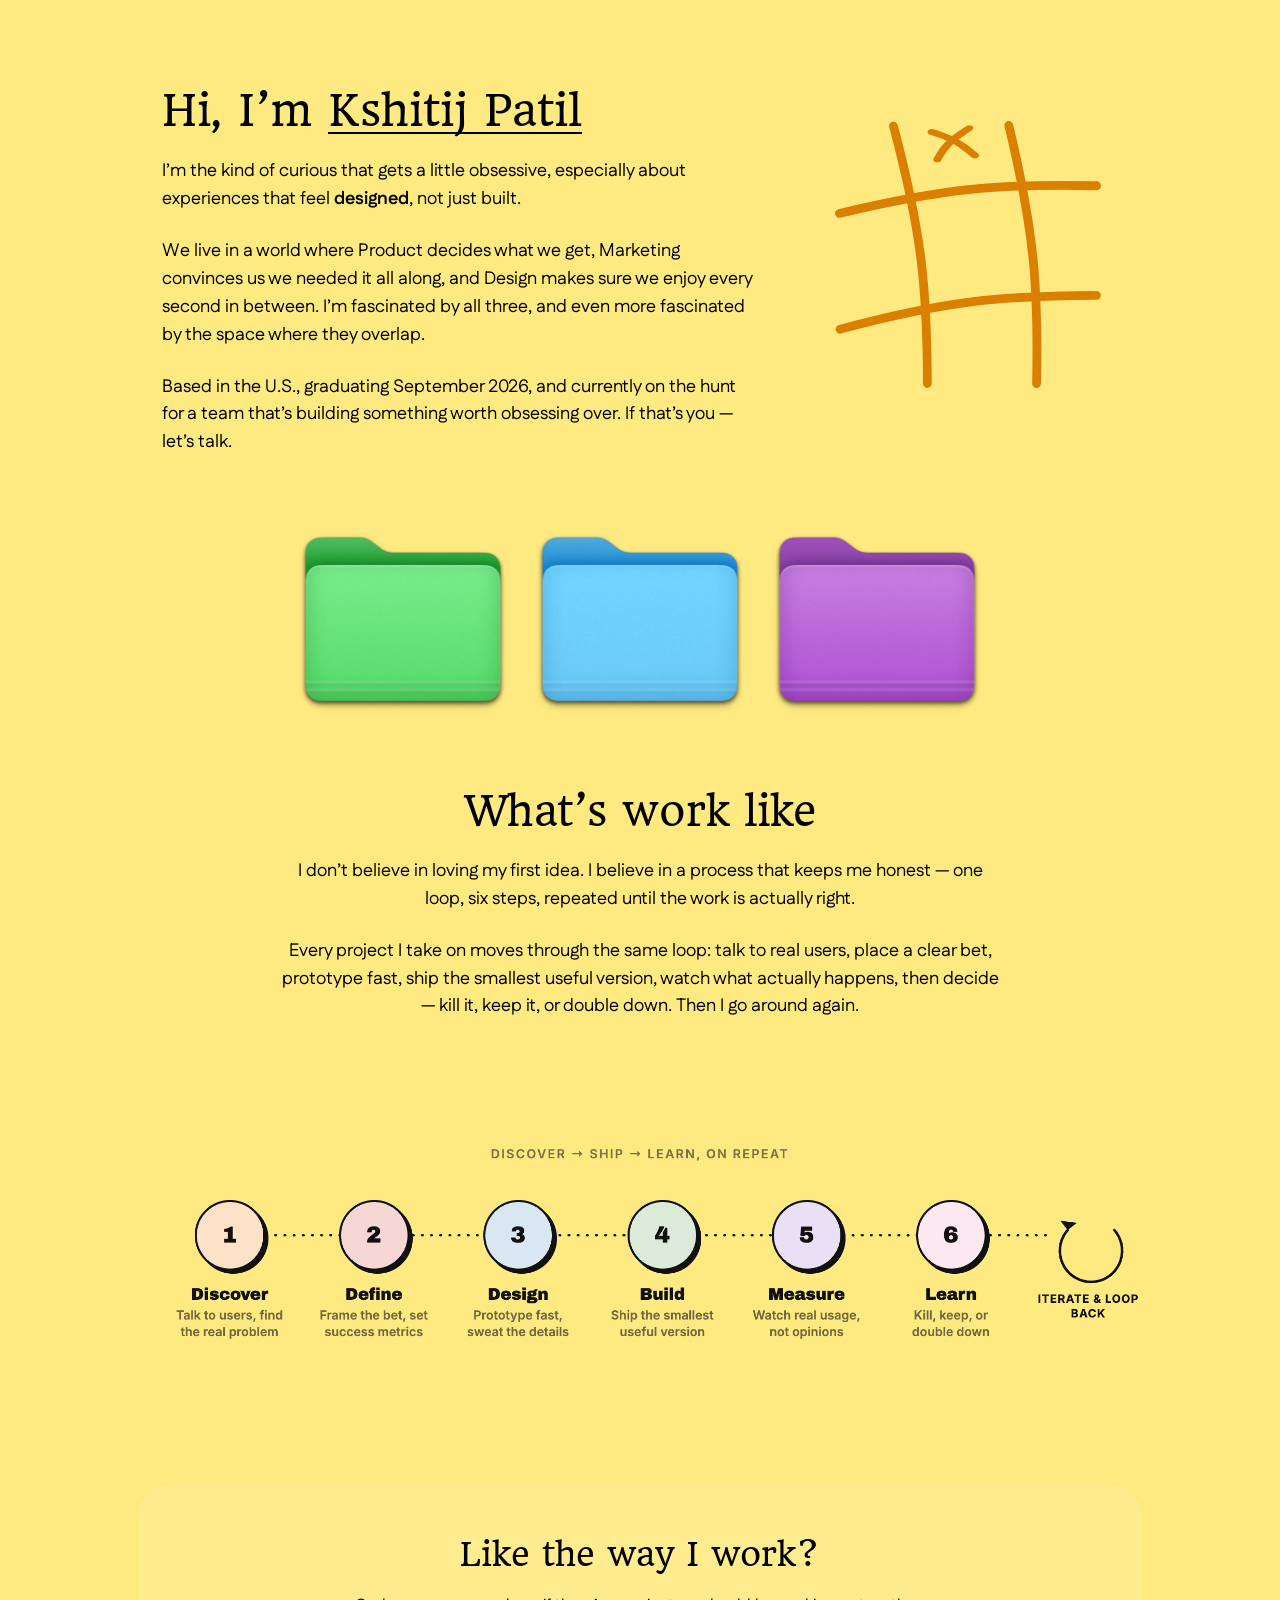
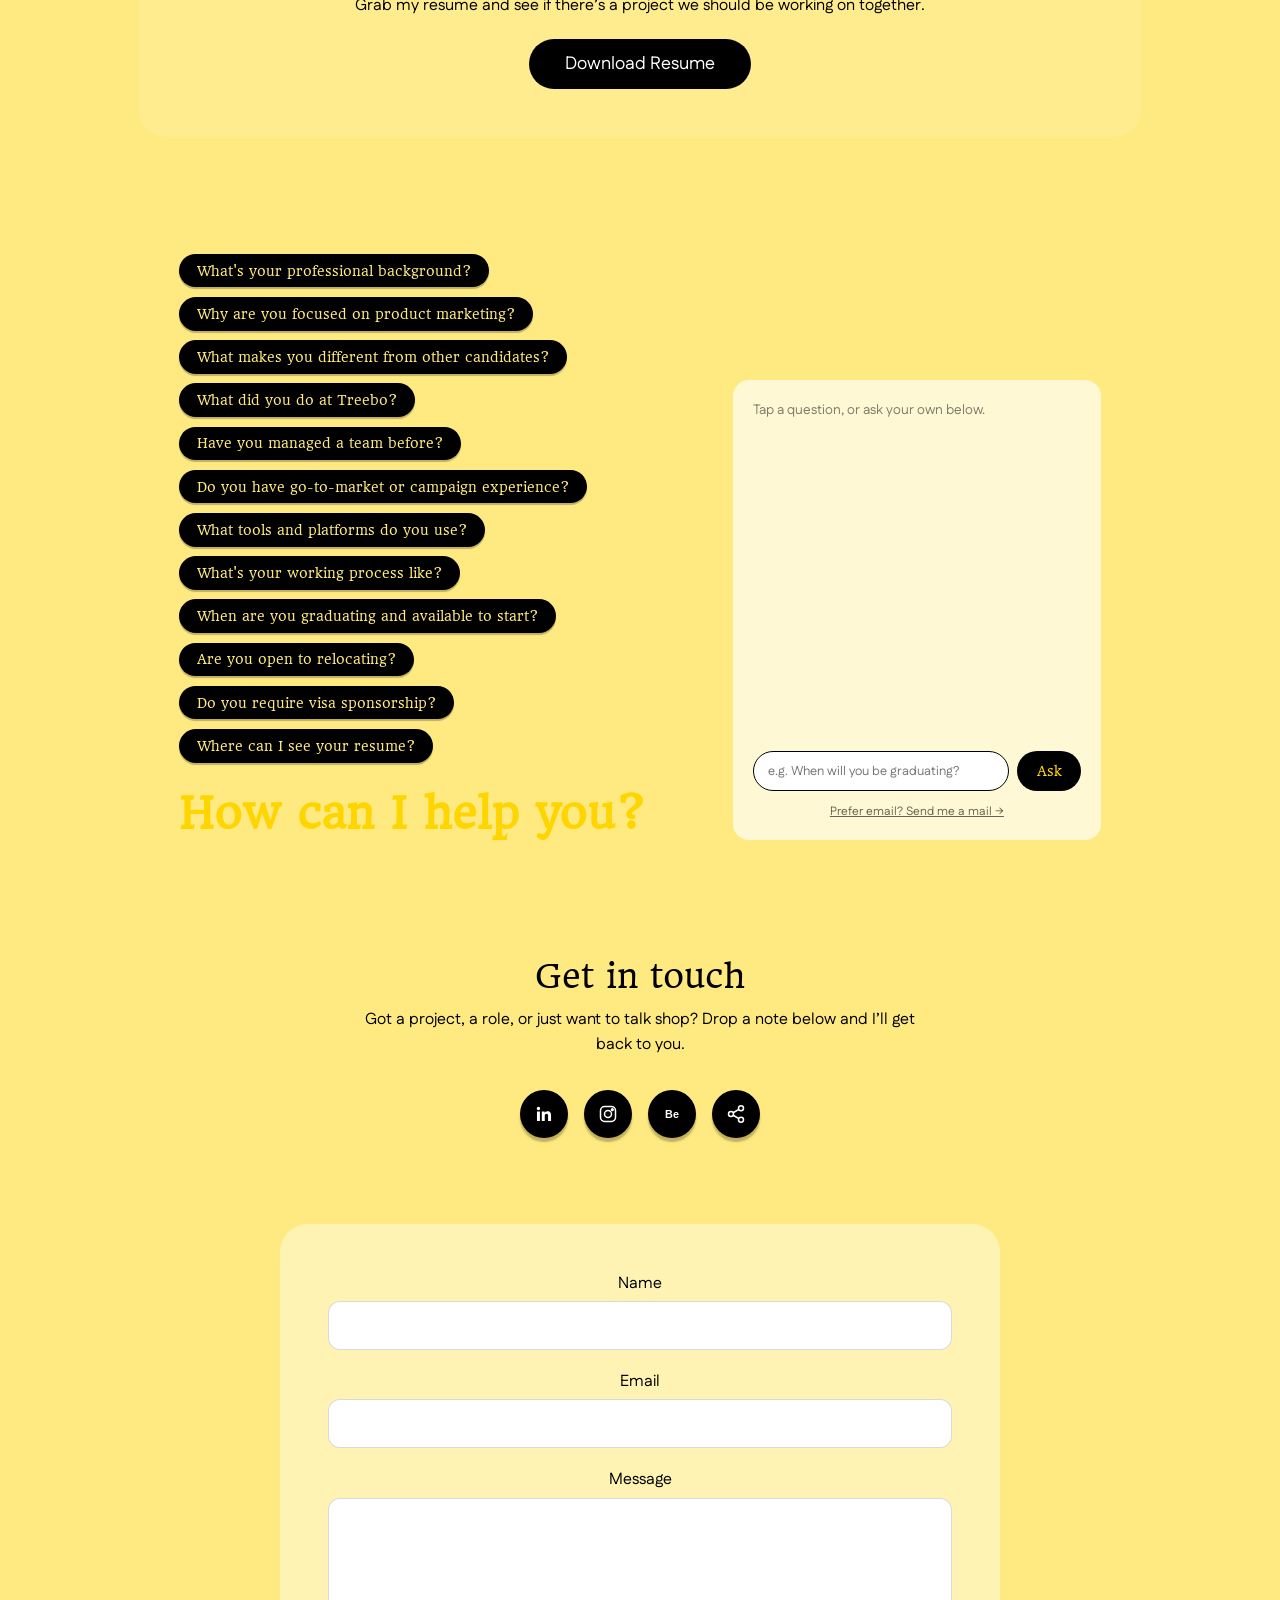
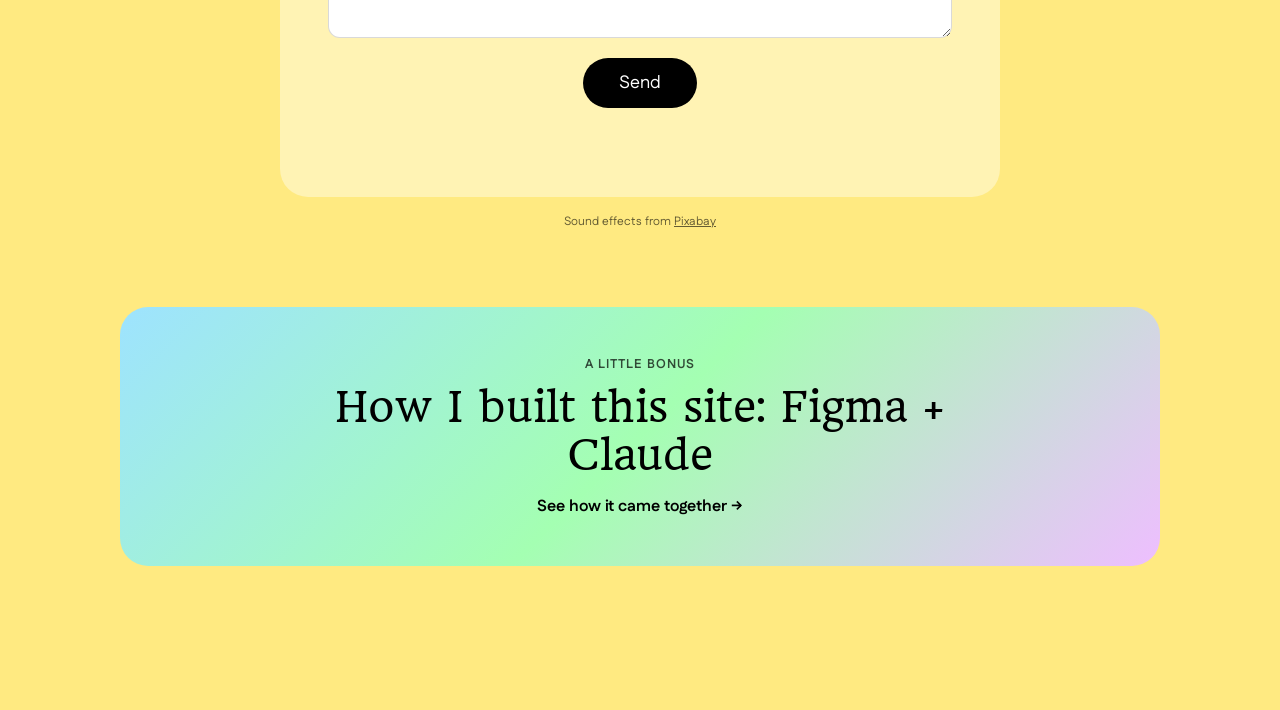
==== commit d0385aab: "Rewrite Ask section in first person, widen matching, fix mail link spam Every answer in ask-data.js " ====
--- a/index.html
+++ b/index.html
@@ -168,6 +168,7 @@
           <input type="text" class="ask-section__input" id="ask-input" placeholder="e.g. When will you be graduating?" aria-label="Ask a question">
           <button type="submit" class="ask-section__send">Ask</button>
         </form>
+        <a href="#contact" class="ask-section__mail-link" id="ask-mail-link">Prefer email? Send me a mail →</a>
       </div>
     </section>
 
--- a/styles.css
+++ b/styles.css
@@ -1284,7 +1284,11 @@
   padding: clamp(1.5rem, 4vw, 2.5rem);
   display: flex;
   gap: clamp(1.5rem, 4vw, 3rem);
-  align-items: flex-start;
+  /* The chips pane's height depends on how many FAQ chips there are, so
+     it won't always exactly match the chat pane's fixed height below —
+     flex-end keeps the chat pane's bottom edge flush with the section's
+     bottom instead of pinned to the top with a gap underneath it. */
+  align-items: flex-end;
 }
 
 .ask-section__chips-pane {
@@ -1329,8 +1333,15 @@
   color: #ffd500;
 }
 
+/* Fixed height on purpose — was previously sized by its own content, so
+   it stayed short and pinned to the top of the section while the chips
+   pane ran much taller, then awkwardly grew taller every time a new
+   message was added. Now it's always full-length regardless of how much
+   (or how little) conversation is in it, and the log scrolls internally
+   instead of the whole pane resizing. */
 .ask-section__chat-pane {
   flex: 1 1 40%;
+  height: 460px;
   background: #fff8d4;
   border-radius: 16px;
   padding: 1.25rem;
@@ -1343,8 +1354,8 @@
   display: flex;
   flex-direction: column;
   gap: 0.6rem;
-  min-height: 100px;
-  max-height: 320px;
+  flex: 1;
+  min-height: 0;
   overflow-y: auto;
 }
 
@@ -1379,12 +1390,23 @@
 
 .ask-bubble--bot p { margin: 0 0 0.4rem; }
 .ask-bubble--bot a { display: block; color: inherit; text-decoration: underline; }
-.ask-bubble__mail { font-weight: 700; }
 
 .ask-section__form {
   display: flex;
   gap: 0.5rem;
 }
+
+/* Persistent, single instance — used to repeat on every bot reply, which
+   read as noisy once a conversation had more than one or two exchanges. */
+.ask-section__mail-link {
+  align-self: center;
+  font-size: 0.75rem;
+  color: rgba(0, 0, 0, 0.6);
+  text-decoration: underline;
+}
+
+.ask-section__mail-link:hover,
+.ask-section__mail-link:focus-visible { color: #000; }
 
 .ask-section__input {
   flex: 1;
@@ -1483,4 +1505,16 @@
   .ask-section { flex-direction: column; }
   .ask-section__chips-pane,
   .ask-section__chat-pane { width: 100%; }
-}
+  .ask-section__chips-pane { gap: 1rem; }
+  /* Same 12 chips at desktop sizing took a lot of scrolling to get past on
+     a phone screen — smaller and tighter so the whole set reads as one
+     compact block instead of a long list. */
+  .ask-section__chips { gap: 0.4rem; }
+  .ask-section__chip { font-size: 0.68rem; padding: 0.4rem 0.75rem; }
+  .ask-section__heading { font-size: 1.5rem; }
+  /* flex: none resets the base rule's "flex: 1 1 40%" — with flex-basis
+     set to a percentage, it silently overrides the "height" property on
+     the main axis (vertical here, since the section is column-direction
+     on mobile), which is why height alone had no visible effect. */
+  .ask-section__chat-pane { flex: none; height: 380px; }
+}
